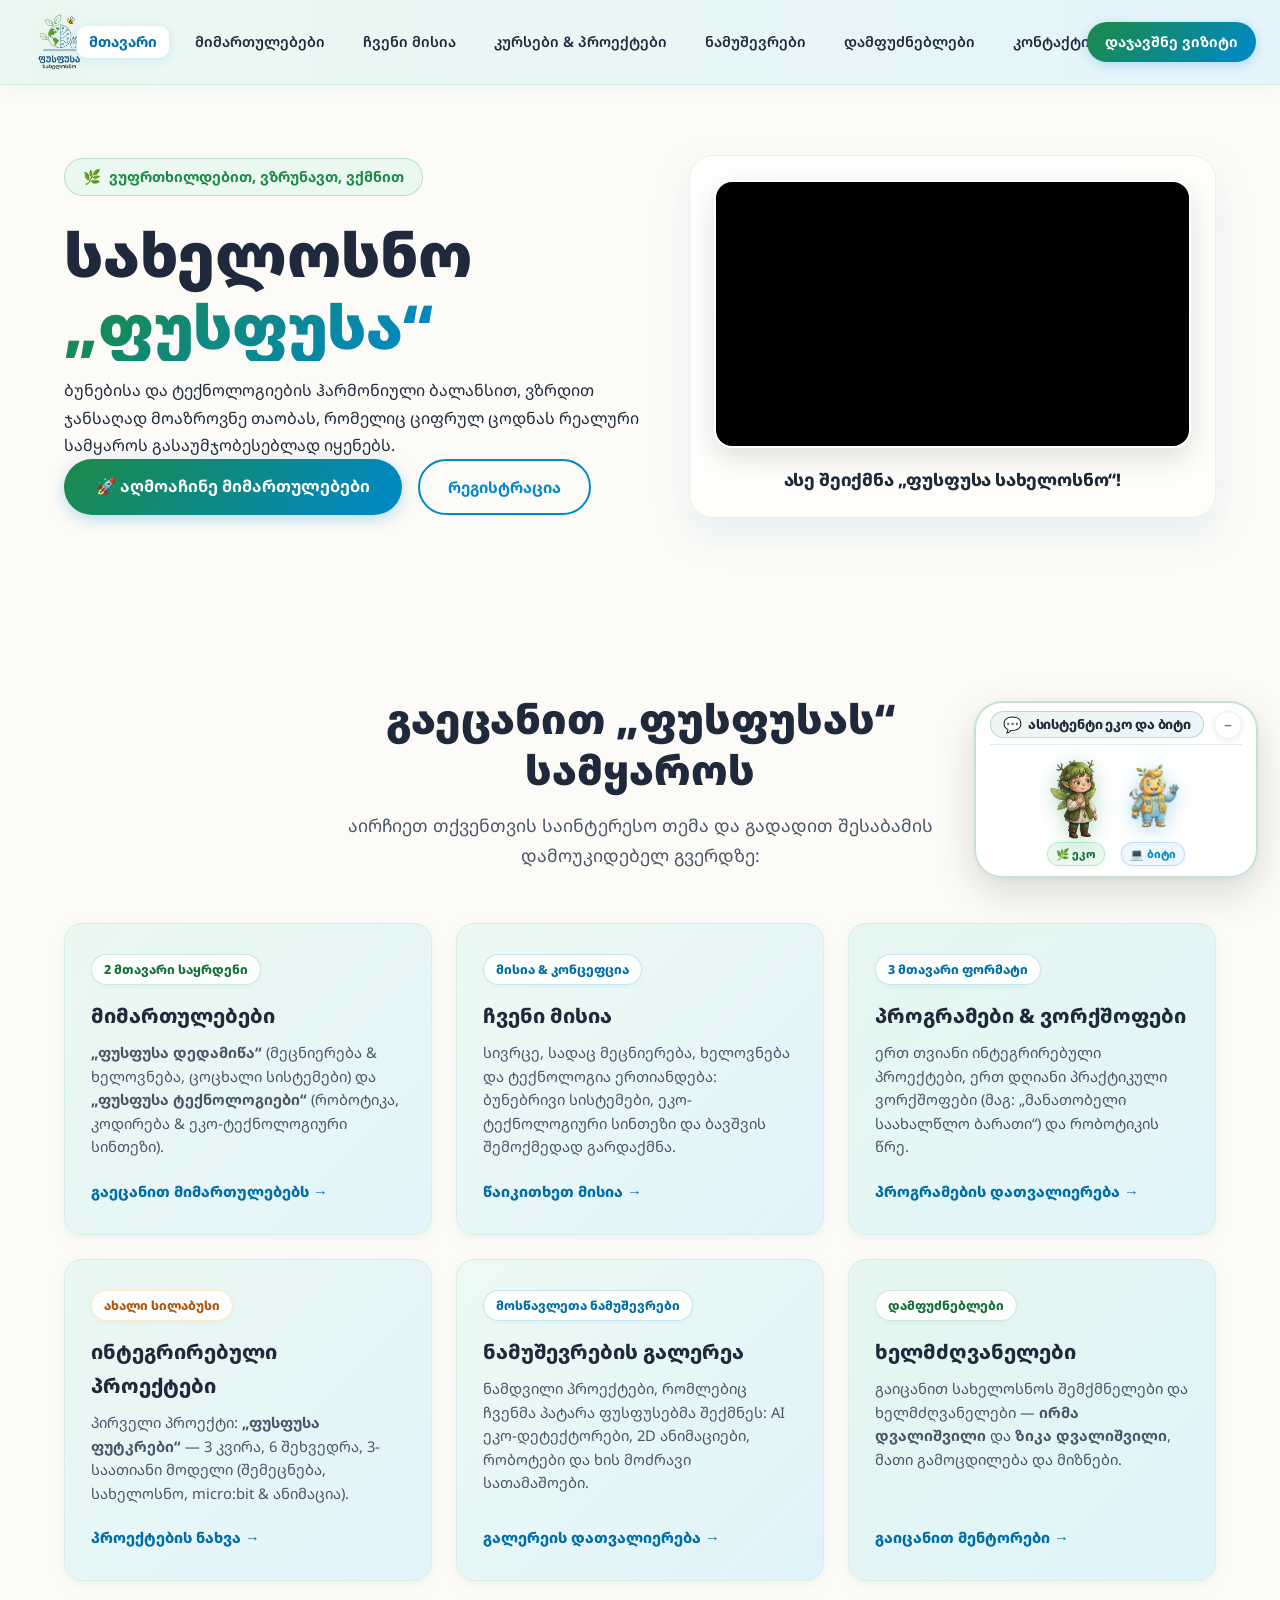
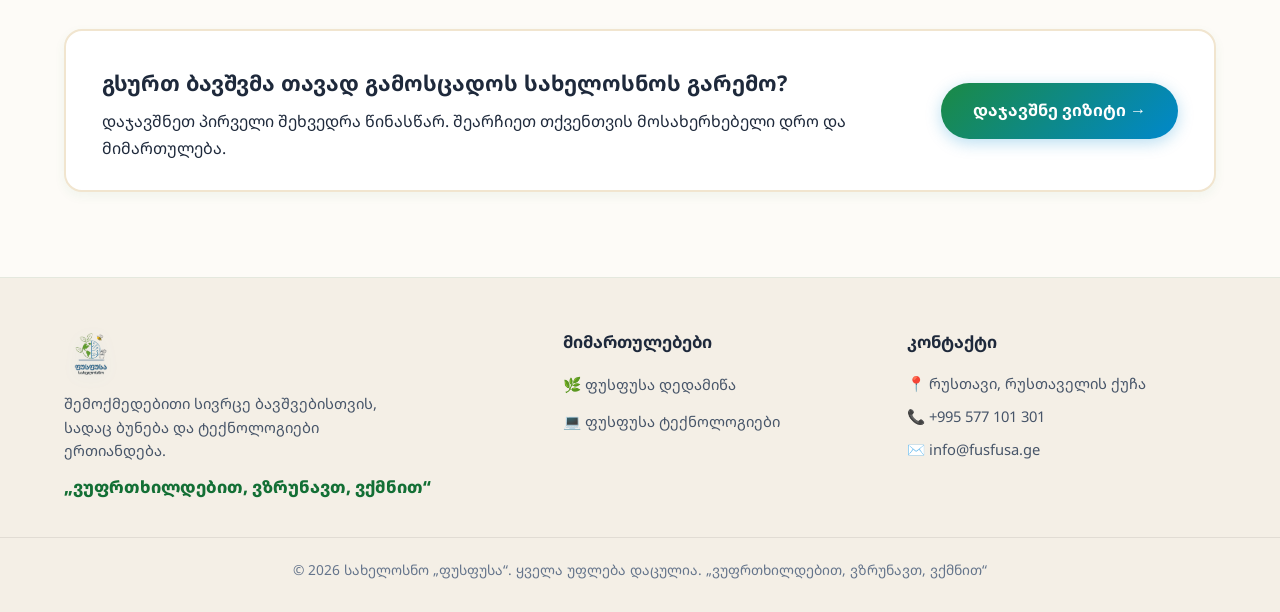
==== index.html @ 06346dd5 "Add files via upload" ====
<!DOCTYPE html>
<html lang="ka">
<head>
  <meta charset="UTF-8">
  <meta name="viewport" content="width=device-width, initial-scale=1.0">
  <title>ფუსფუსა სახელოსნო | ბუნებისა და ტექნოლოგიების ჰარმონია</title>
  <meta name="description" content="სახელოსნო ფუსფუსა: ბუნებისა და ეთიკური ტექნოლოგიების შემოქმედებითი სივრცე ბავშვებისთვის. გუშინ მოთამაშე — დღეს შემოქმედი.">
  
  <link rel="stylesheet" href="styles.css">
  <link rel="icon" type="image/png" href="logo.png">
</head>
<body>

  <!-- =========================================================================
       HEADER & NAVIGATION
       ========================================================================= -->
  <header class="site-header" id="header">
    <div class="container header-inner">
      <a href="index.html" class="brand-link">
        <img src="logo.png" alt="ფუსფუსა სახელოსნო" class="site-logo-img">
      </a>

      <nav class="main-nav" id="nav-menu" aria-label="მთავარი ნავიგაცია">
        <ul>
          <li><a href="index.html" class="active">მთავარი</a></li>
          <li><a href="pillars.html">მიმართულებები</a></li>
          <li><a href="mission.html">ჩვენი მისია</a></li>
          <li><a href="courses.html">კურსები & პროექტები</a></li>
          <li><a href="showcase.html">ნამუშევრები</a></li>
          <li><a href="mentors.html">დამფუძნებლები</a></li>
          <li><a href="contact.html">კონტაქტი</a></li>
        </ul>
      </nav>

      <div class="header-actions">
        <a href="contact.html" class="nav-cta">დაჯავშნე ვიზიტი</a>
        <button class="nav-toggle-btn" id="nav-toggle" aria-label="მენიუს გადართვა" aria-expanded="false">☰</button>
      </div>
    </div>
  </header>

  <main>
    <!-- =========================================================================
         HERO SECTION
         ========================================================================= -->
    <section class="hero-section" id="hero">
      <div class="container hero-grid">
        <div class="hero-content">
          <div class="hero-badge">
            <span class="badge-icon">🌿</span>
            <span>ვუფრთხილდებით, ვზრუნავთ, ვქმნით</span>
          </div>

          <h1 class="hero-title">
            სახელოსნო <br>
            <span class="highlight-text">„ფუსფუსა“</span>
          </h1>


          <p class="hero-desc">
            ბუნებისა და ტექნოლოგიების ჰარმონიული ბალანსით, ვზრდით ჯანსაღად მოაზროვნე თაობას, რომელიც ციფრულ ცოდნას რეალური სამყაროს გასაუმჯობესებლად იყენებს.
          </p>

          <div class="hero-buttons">
            <a href="pillars.html" class="btn-primary">
              <span>🚀 აღმოაჩინე მიმართულებები</span>
            </a>
            <a href="contact.html" class="btn-outline">
              <span>რეგისტრაცია</span>
            </a>
          </div>
        </div>

        <div class="hero-visual">
          <div class="hero-visual-card">
            <div class="hero-video-wrapper">
              <iframe 
                src="https://www.youtube.com/embed/9FEl3Vr3Wk4?rel=0" 
                title="ასე შეიქმნა „ფუსფუსა სახელოსნო“!" 
                frameborder="0" 
                allow="accelerometer; autoplay; clipboard-write; encrypted-media; gyroscope; picture-in-picture; web-share" 
                referrerpolicy="strict-origin-when-cross-origin" 
                allowfullscreen>
              </iframe>
            </div>

            <h3 class="hero-card-title">ასე შეიქმნა „ფუსფუსა სახელოსნო“!</h3>
          </div>
        </div>
      </div>
    </section>

    <!-- =========================================================================
         EXPLORATION PORTAL (თემატური გვერდების არჩევანი)
         ========================================================================= -->
    <section class="section-padding bg-tint-sun" id="explore">
      <div class="container">
        <div class="section-head">
          <h2 class="section-title">გაეცანით „ფუსფუსას“ სამყაროს</h2>
          <p class="section-desc">
            აირჩიეთ თქვენთვის საინტერესო თემა და გადადით შესაბამის დამოუკიდებელ გვერდზე:
          </p>
        </div>

        <div class="portal-grid">
          
          <!-- Card 1: Pillars -->
          <a href="pillars.html" class="portal-card">
            <div>
              <span class="portal-card-tag tag-earth">2 მთავარი საყრდენი</span>
              <h3>მიმართულებები</h3>
              <p>
                <strong>„ფუსფუსა დედამიწა“</strong> (მეცნიერება & ხელოვნება, ცოცხალი სისტემები) და <strong>„ფუსფუსა ტექნოლოგიები“</strong> (რობოტიკა, კოდირება & ეკო-ტექნოლოგიური სინთეზი).
              </p>
            </div>
            <span class="portal-card-link">გაეცანით მიმართულებებს →</span>
          </a>

          <!-- Card 2: Mission -->
          <a href="mission.html" class="portal-card">
            <div>
              <span class="portal-card-tag tag-orange">მისია & კონცეფცია</span>
              <h3>ჩვენი მისია</h3>
              <p>
                სივრცე, სადაც მეცნიერება, ხელოვნება და ტექნოლოგია ერთიანდება: ბუნებრივი სისტემები, ეკო-ტექნოლოგიური სინთეზი და ბავშვის შემოქმედად გარდაქმნა.
              </p>
            </div>
            <span class="portal-card-link">წაიკითხეთ მისია →</span>
          </a>

          <!-- Card 3: Programs & Workshops -->
          <a href="courses.html" class="portal-card">
            <div>
              <span class="portal-card-tag tag-tech">3 მთავარი ფორმატი</span>
              <h3>პროგრამები & ვორქშოფები</h3>
              <p>
                ერთ თვიანი ინტეგრირებული პროექტები, ერთ დღიანი პრაქტიკული ვორქშოფები (მაგ: „მანათობელი საახალწლო ბარათი“) და რობოტიკის წრე.
              </p>
            </div>
            <span class="portal-card-link">პროგრამების დათვალიერება →</span>
          </a>

          <!-- Card 4: Projects -->
          <a href="projects.html" class="portal-card">
            <div>
              <span class="portal-card-tag tag-sun">ახალი სილაბუსი</span>
              <h3>ინტეგრირებული პროექტები</h3>
              <p>
                პირველი პროექტი: <strong>„ფუსფუსა ფუტკრები“</strong> — 3 კვირა, 6 შეხვედრა, 3-საათიანი მოდელი (შემეცნება, სახელოსნო, micro:bit & ანიმაცია).
              </p>
            </div>
            <span class="portal-card-link">პროექტების ნახვა →</span>
          </a>

          <!-- Card 5: Showcase -->
          <a href="showcase.html" class="portal-card">
            <div>
              <span class="portal-card-tag tag-orange">მოსწავლეთა ნამუშევრები</span>
              <h3>ნამუშევრების გალერეა</h3>
              <p>
                ნამდვილი პროექტები, რომლებიც ჩვენმა პატარა ფუსფუსებმა შექმნეს: AI ეკო-დეტექტორები, 2D ანიმაციები, რობოტები და ხის მოძრავი სათამაშოები.
              </p>
            </div>
            <span class="portal-card-link">გალერეის დათვალიერება →</span>
          </a>

          <!-- Card 6: Mentors -->
          <a href="mentors.html" class="portal-card">
            <div>
              <span class="portal-card-tag tag-earth">დამფუძნებლები</span>
              <h3>ხელმძღვანელები</h3>
              <p>
                გაიცანით სახელოსნოს შემქმნელები და ხელმძღვანელები — <strong>ირმა დვალიშვილი</strong> და <strong>ზიკა დვალიშვილი</strong>, მათი გამოცდილება და მიზნები.
              </p>
            </div>
            <span class="portal-card-link">გაიცანით მენტორები →</span>
          </a>

        </div>

        <!-- Big Invitation Banner -->
        <div class="synergy-box" style="margin-top: 48px; background: #FFFFFF; border: 2px solid #F1E5CF;">
          <div class="synergy-text">
            <h3 style="font-size: 1.35rem; color: var(--text-dark); margin: 6px 0;">გსურთ ბავშვმა თავად გამოსცადოს სახელოსნოს გარემო?</h3>
            <p>
              დაჯავშნეთ პირველი შეხვედრა წინასწარ. შეარჩიეთ თქვენთვის მოსახერხებელი დრო და მიმართულება.
            </p>
          </div>
          <a href="contact.html" class="btn-primary" style="white-space: nowrap;">დაჯავშნე ვიზიტი →</a>
        </div>

      </div>
    </section>
  </main>
  <!-- =========================================================================
       FOOTER
       ========================================================================= -->
  <footer class="site-footer">
    <div class="container footer-inner">
      <div class="footer-brand">
        <img src="logo.png" alt="ფუსფუსა სახელოსნო" class="site-logo-img footer-logo-img">
        <p class="footer-desc">
          შემოქმედებითი სივრცე ბავშვებისთვის, სადაც ბუნება და ტექნოლოგიები ერთიანდება.
        </p>
        <p class="footer-slogan">„ვუფრთხილდებით, ვზრუნავთ, ვქმნით“</p>
      </div>

      <div class="footer-links-col">
        <h5>მიმართულებები</h5>
        <ul>
          <li><a href="pillars.html#earth-pillar">🌿 ფუსფუსა დედამიწა</a></li>
          <li><a href="pillars.html#tech-pillar">💻 ფუსფუსა ტექნოლოგიები</a></li>
        </ul>
      </div>

      <div class="footer-links-col">
        <h5>კონტაქტი</h5>
        <p>📍 რუსთავი, რუსთაველის ქუჩა</p>
        <p>📞 <a href="tel:+995577101301">+995 577 101 301</a></p>
        <p>✉️ <a href="mailto:info@fusfusa.ge">info@fusfusa.ge</a></p>
      </div>
    </div>

    <div class="footer-bottom">
      <p>© 2026 სახელოსნო „ფუსფუსა“. ყველა უფლება დაცულია. „ვუფრთხილდებით, ვზრუნავთ, ვქმნით“</p>
    </div>
  </footer>

  <script src="app.js"></script>
</body>
</html>
---- styles.css ----
/* ==========================================================================
   styles.css - სახელოსნო ფუსფუსა (Workshop Fussusa)
   Warm, Bright & Child-Friendly Visual Design System
   ========================================================================== */

@import url('https://fonts.googleapis.com/css2?family=Noto+Sans+Georgian:wght@400;500;600;700;800;900&display=swap');

:root {
  /* Warm & Friendly Light Palette with Logo Brand Colors */
  --bg-page: #FDFBF7;
  --bg-surface: #FFFFFF;
  --bg-surface-alt: #F7F5EF;
  --bg-tint-green: #EBF8F0;
  --bg-tint-blue: #EEF7FD;
  --bg-tint-yellow: #FFF9E6;
  --bg-tint-orange: #EEF7FD;

  /* The 2 Main Structural Colors (Directly from Logo) */
  --color-green: #1B8A44;         /* Logo Green (დედამიწა / ბუნება) */
  --color-green-dark: #136F35;
  --color-green-tint: #EBF8F0;

  --color-blue: #0088CC;          /* Logo Sky Blue (ტექნოლოგიები / ცისფერი) */
  --color-blue-dark: #006EA6;
  --color-blue-tint: #EEF7FD;

  /* Primary Brand Duo Gradient (Green to Sky Blue) */
  --brand-gradient: linear-gradient(135deg, #1B8A44 0%, #0088CC 100%);
  --brand-gradient-hover: linear-gradient(135deg, #136F35 0%, #006EA6 100%);

  /* Secondary / Supporting Accents */
  --color-sun: #FFB703;
  --color-sun-dark: #E09E00;
  --color-orange: #0088CC;        /* Mapped to Logo Sky Blue */
  --color-orange-dark: #006EA6;

  --text-dark: #1E293B;
  --text-body: #475569;
  --text-muted: #64748B;
  --text-light: #94A3B8;

  --border-light: #E4E8DE;
  --border-card: #ECEFE8;

  --shadow-sm: 0 4px 12px rgba(27, 138, 68, 0.06);
  --shadow-md: 0 10px 25px rgba(0, 136, 204, 0.08);
  --shadow-hover: 0 16px 35px rgba(0, 136, 204, 0.14);

  --radius-sm: 10px;
  --radius-md: 18px;
  --radius-lg: 24px;
  --radius-full: 9999px;

  --font-main: 'Noto Sans Georgian', -apple-system, BlinkMacSystemFont, 'Segoe UI', sans-serif;
  --max-w: 1200px;
}

/* Base Reset */
*, *::before, *::after {
  box-sizing: border-box;
  margin: 0;
  padding: 0;
}

html {
  scroll-behavior: smooth;
  font-family: var(--font-main);
  background-color: var(--bg-page);
  color: var(--text-dark);
  line-height: 1.7;
}

body {
  min-height: 100vh;
  overflow-x: hidden;
  position: relative;
}

/* Subtle Floating Keyframe Animation for Decorative Icons */
@keyframes gentleFloat {
  0%, 100% {
    transform: translateY(0px) rotate(0deg);
  }
  50% {
    transform: translateY(-8px) rotate(2deg);
  }
}

@keyframes gentlePulse {
  0%, 100% {
    transform: scale(1);
  }
  50% {
    transform: scale(1.04);
  }
}

.float-badge {
  animation: gentleFloat 4s ease-in-out infinite;
}

.float-badge-reverse {
  animation: gentleFloat 4.5s ease-in-out infinite reverse;
}

/* Container */
.container {
  max-width: var(--max-w);
  margin: 0 auto;
  padding: 0 24px;
}

/* Header & Navigation */
.site-header {
  position: sticky;
  top: 0;
  width: 100%;
  background: linear-gradient(90deg, rgba(235, 248, 241, 0.97) 0%, rgba(228, 244, 252, 0.97) 100%);
  backdrop-filter: blur(16px);
  -webkit-backdrop-filter: blur(16px);
  border-bottom: 1.5px solid #D2EFE2;
  box-shadow: 0 4px 20px rgba(0, 136, 204, 0.05);
  z-index: 100;
  transition: all 0.25s ease;
}

.site-header .container {
  max-width: 1440px;
  padding: 0 24px;
}

.header-inner {
  display: flex;
  align-items: center;
  justify-content: space-between;
  height: 84px;
  gap: 16px;
}

.brand-link {
  display: flex;
  align-items: center;
  gap: 12px;
  text-decoration: none;
  flex-shrink: 0;
  transition: opacity 0.2s ease;
}

.brand-link:hover {
  opacity: 0.92;
}

.site-logo-img {
  height: 68px;
  width: auto;
  max-width: 220px;
  object-fit: contain;
  display: block;
  filter: drop-shadow(0 2px 8px rgba(0, 136, 204, 0.1));
  transition: transform 0.2s ease;
}

.brand-link:hover .site-logo-img {
  transform: scale(1.03);
}

.brand-icon {
  width: 44px;
  height: 44px;
  border-radius: var(--radius-sm);
  background: var(--brand-gradient);
  display: flex;
  align-items: center;
  justify-content: center;
  box-shadow: 0 4px 12px rgba(0, 136, 204, 0.25);
}

.brand-text {
  font-size: 1.35rem;
  font-weight: 800;
  color: var(--text-dark);
  letter-spacing: -0.01em;
}

.brand-text span {
  color: var(--color-orange);
}

.main-nav {
  display: flex;
  align-items: center;
  flex: 1;
  justify-content: center;
  min-width: 0;
}

.main-nav ul {
  display: flex;
  align-items: center;
  gap: clamp(6px, 1.1vw, 16px);
  list-style: none;
  padding: 0;
  margin: 0;
  flex-wrap: nowrap;
}

.main-nav li {
  white-space: nowrap;
}

.main-nav a {
  text-decoration: none;
  color: var(--text-dark);
  font-size: 0.90rem;
  font-weight: 600;
  white-space: nowrap;
  padding: 7px 12px;
  border-radius: var(--radius-sm);
  transition: all 0.2s ease;
  display: inline-block;
  line-height: 1.2;
}

.main-nav a:hover {
  color: var(--color-green-dark);
  background: rgba(255, 255, 255, 0.7);
  box-shadow: 0 2px 6px rgba(0, 0, 0, 0.04);
}

.main-nav a.active {
  color: var(--color-blue-dark);
  background: #FFFFFF;
  font-weight: 700;
  box-shadow: 0 2px 10px rgba(0, 136, 204, 0.14);
  position: relative;
}

.main-nav a.active::after {
  display: none;
}

/* Page Banner for Dedicated Pages */
.page-header-banner {
  padding: 36px 0 20px 0;
  background: linear-gradient(180deg, #FFF9ED 0%, transparent 100%);
  border-bottom: 1px solid var(--border-light);
  margin-bottom: 32px;
}

.breadcrumb-nav {
  display: flex;
  align-items: center;
  gap: 8px;
  font-size: 0.9rem;
  color: var(--text-muted);
  margin-bottom: 10px;
}

.breadcrumb-nav a {
  color: var(--color-orange);
  text-decoration: none;
  font-weight: 700;
}

.breadcrumb-nav a:hover {
  text-decoration: underline;
}

.breadcrumb-nav .sep {
  color: var(--text-light);
}

.breadcrumb-nav .current {
  color: var(--text-dark);
  font-weight: 700;
}

/* Home Portal Navigation Grid */
.portal-grid {
  display: grid;
  grid-template-columns: repeat(3, 1fr);
  gap: 24px;
  margin-top: 36px;
}

.portal-card {
  background: linear-gradient(135deg, #EEF9F3 0%, #E3F3FB 100%);
  border: 1.5px solid #D4EFE4;
  border-radius: var(--radius-md);
  padding: 30px 26px;
  box-shadow: 0 4px 18px rgba(0, 136, 204, 0.04), 0 2px 6px rgba(27, 138, 68, 0.04);
  display: flex;
  flex-direction: column;
  justify-content: space-between;
  transition: all 0.28s cubic-bezier(0.16, 1, 0.3, 1);
  text-decoration: none;
  color: inherit;
  position: relative;
  overflow: hidden;
}

/* Subtle pastel green-to-cyan gradations across cards */
.portal-card:nth-child(1) {
  background: linear-gradient(135deg, #EBF8F1 0%, #E4F4FB 100%);
}
.portal-card:nth-child(2) {
  background: linear-gradient(135deg, #EDFAF3 0%, #E2F2FC 100%);
}
.portal-card:nth-child(3) {
  background: linear-gradient(135deg, #E7F7F0 0%, #E1F4FB 100%);
}
.portal-card:nth-child(4) {
  background: linear-gradient(135deg, #EAF8F2 0%, #E3F3FC 100%);
}
.portal-card:nth-child(5) {
  background: linear-gradient(135deg, #EDFAF4 0%, #E0F2FA 100%);
}
.portal-card:nth-child(6) {
  background: linear-gradient(135deg, #E6F7F0 0%, #DFF3FB 100%);
}

.portal-card:hover {
  transform: translateY(-5px);
  border-color: #9DE0C2;
  box-shadow: 0 12px 28px rgba(0, 136, 204, 0.12), 0 4px 12px rgba(27, 138, 68, 0.08);
}

.portal-card-tag {
  display: inline-block;
  font-size: 0.78rem;
  font-weight: 800;
  padding: 4px 12px;
  border-radius: var(--radius-full);
  margin-bottom: 14px;
  align-self: flex-start;
  background: rgba(255, 255, 255, 0.9);
  box-shadow: 0 2px 6px rgba(0, 0, 0, 0.03);
}

.tag-earth {
  color: var(--color-green-dark);
  border: 1px solid rgba(27, 138, 68, 0.2);
}

.tag-tech {
  color: var(--color-blue-dark);
  border: 1px solid rgba(0, 136, 204, 0.22);
}

.tag-sun {
  color: #B45309;
  border: 1px solid rgba(245, 158, 11, 0.25);
}

.tag-orange {
  color: var(--color-blue-dark);
  border: 1px solid rgba(0, 136, 204, 0.22);
}

.portal-card h3 {
  font-size: 1.25rem;
  font-weight: 800;
  color: var(--text-dark);
  margin-bottom: 8px;
}

.portal-card p {
  font-size: 0.92rem;
  color: var(--text-body);
  line-height: 1.6;
  margin-bottom: 20px;
  flex-grow: 1;
}

.portal-card-link {
  font-size: 0.92rem;
  font-weight: 800;
  color: var(--color-blue-dark);
  display: inline-flex;
  align-items: center;
  gap: 6px;
  transition: transform 0.2s ease, color 0.2s ease;
}

.portal-card:hover .portal-card-link {
  transform: translateX(5px);
  color: var(--color-green-dark);
}

/* Page Navigation Footer (Next / Related pages) */
.page-nav-footer {
  margin-top: 48px;
  padding-top: 32px;
  border-top: 1px solid var(--border-light);
  display: flex;
  justify-content: space-between;
  align-items: center;
  flex-wrap: wrap;
  gap: 16px;
}

.page-nav-link {
  display: inline-flex;
  align-items: center;
  gap: 8px;
  padding: 10px 20px;
  background: var(--bg-surface);
  border: 1px solid var(--border-light);
  border-radius: var(--radius-full);
  color: var(--text-dark);
  text-decoration: none;
  font-weight: 700;
  font-size: 0.9rem;
  transition: all 0.2s ease;
}

.page-nav-link:hover {
  background: var(--bg-surface-alt);
  border-color: var(--color-blue);
  color: var(--color-blue);
}

.header-actions {
  display: flex;
  align-items: center;
  gap: 12px;
  flex-shrink: 0;
}

.nav-cta {
  background: var(--brand-gradient);
  color: #FFFFFF !important;
  padding: 8px 18px;
  height: 40px;
  border-radius: var(--radius-full);
  text-decoration: none;
  font-weight: 700;
  font-size: 0.88rem;
  white-space: nowrap;
  display: inline-flex;
  align-items: center;
  justify-content: center;
  box-shadow: 0 3px 12px rgba(0, 136, 204, 0.25);
  transition: all 0.2s ease;
  line-height: 1;
}

.nav-cta:hover {
  background: var(--brand-gradient-hover);
  transform: translateY(-1px);
  box-shadow: 0 6px 16px rgba(0, 136, 204, 0.35);
}

.nav-toggle-btn {
  display: none;
  background: rgba(0, 136, 204, 0.08);
  border: 1px solid var(--border-light);
  width: 40px;
  height: 40px;
  border-radius: var(--radius-sm);
  font-size: 1.3rem;
  color: var(--text-dark);
  cursor: pointer;
  align-items: center;
  justify-content: center;
  transition: all 0.2s ease;
  line-height: 1;
}

.nav-toggle-btn:hover {
  background: rgba(0, 136, 204, 0.16);
}

/* Hero Section */
.hero-section {
  padding: 70px 0 90px;
  position: relative;
}

.hero-grid {
  display: grid;
  grid-template-columns: 1.05fr 0.95fr;
  gap: 42px;
  align-items: center;
}

.hero-badge,
.hero-tag {
  display: inline-flex;
  align-items: center;
  gap: 8px;
  background: var(--bg-tint-green);
  border: 1px solid rgba(27, 138, 68, 0.25);
  padding: 6px 18px;
  border-radius: var(--radius-full);
  font-size: 0.9rem;
  font-weight: 700;
  color: var(--color-green);
  margin-bottom: 22px;
}

.hero-title {
  font-size: clamp(2.5rem, 5vw, 3.8rem);
  font-weight: 900;
  line-height: 1.18;
  color: var(--text-dark);
  margin-bottom: 16px;
}

.highlight-text,
.hero-title .highlight {
  background: var(--brand-gradient);
  -webkit-background-clip: text;
  -webkit-text-fill-color: transparent;
  display: inline-block;
  position: relative;
}

.hero-official-slogan {
  display: inline-block;
  font-size: clamp(1.15rem, 2.2vw, 1.45rem);
  font-weight: 800;
  color: var(--color-blue);
  margin-bottom: 22px;
  line-height: 1.35;
  background: var(--bg-tint-blue);
  padding: 8px 22px;
  border-radius: var(--radius-full);
  border: 1px solid rgba(0, 136, 204, 0.2);
}

.hero-description {
  font-size: 1.12rem;
  color: var(--text-body);
  margin-bottom: 36px;
  line-height: 1.75;
}

.hero-buttons {
  display: flex;
  flex-wrap: wrap;
  gap: 16px;
}

.btn-primary {
  background: var(--brand-gradient);
  color: #FFFFFF;
  padding: 14px 32px;
  border-radius: var(--radius-full);
  font-weight: 700;
  font-size: 1.02rem;
  text-decoration: none;
  display: inline-flex;
  align-items: center;
  gap: 10px;
  border: none;
  cursor: pointer;
  box-shadow: 0 4px 16px rgba(0, 136, 204, 0.28);
  transition: all 0.25s ease;
}

.btn-primary:hover {
  background: var(--brand-gradient-hover);
  transform: translateY(-2px);
  box-shadow: 0 8px 24px rgba(0, 136, 204, 0.38);
}

.btn-outline {
  display: inline-flex;
  align-items: center;
  gap: 8px;
  padding: 13px 28px;
  border: 2px solid var(--color-blue);
  border-radius: var(--radius-full);
  color: var(--color-blue);
  background: transparent;
  font-weight: 700;
  font-size: 0.96rem;
  text-decoration: none;
  transition: all 0.2s ease;
}

.btn-outline:hover {
  background: var(--bg-tint-blue);
  color: var(--color-blue-dark);
  border-color: var(--color-blue-dark);
}

.btn-secondary {
  background: var(--bg-surface);
  color: var(--text-dark);
  border: 1px solid var(--border-light);
  padding: 14px 30px;
  border-radius: var(--radius-full);
  font-weight: 700;
  font-size: 1.02rem;
  text-decoration: none;
  display: inline-flex;
  align-items: center;
  gap: 10px;
  box-shadow: var(--shadow-sm);
  transition: all 0.25s ease;
}

.btn-secondary:hover {
  border-color: var(--color-sun);
  background: var(--bg-tint-yellow);
  transform: translateY(-2px);
}

/* Hero Visual Showcase */
.hero-visual-card {
  position: relative;
  background: linear-gradient(145deg, #FFFFFF 0%, #FFFDF8 100%);
  border: 1px solid var(--border-card);
  border-radius: var(--radius-lg);
  padding: 24px;
  box-shadow: 0 16px 40px rgba(0, 136, 204, 0.1);
  display: flex;
  flex-direction: column;
  align-items: center;
  text-align: center;
  width: 100%;
}

.hero-video-wrapper {
  position: relative;
  width: 100%;
  aspect-ratio: 16 / 9;
  border-radius: var(--radius-md);
  overflow: hidden;
  box-shadow: 0 10px 28px rgba(0, 0, 0, 0.12);
  border: 2px solid #FFFFFF;
  background: #000000;
  margin-bottom: 14px;
}

.hero-video-wrapper iframe {
  position: absolute;
  top: 0;
  left: 0;
  width: 100%;
  height: 100%;
  border: 0;
}

.hero-card-title {
  font-size: 1.08rem;
  font-weight: 800;
  color: var(--text-dark);
  margin-top: 6px;
  line-height: 1.4;
  letter-spacing: -0.01em;
}

.hero-floating-badge {
  position: absolute;
  background: #FFFFFF;
  border: 1px solid var(--border-light);
  padding: 7px 16px;
  border-radius: var(--radius-full);
  box-shadow: 0 8px 20px rgba(0, 0, 0, 0.08);
  display: inline-flex;
  align-items: center;
  font-size: 0.85rem;
  font-weight: 700;
  z-index: 5;
  transition: transform 0.2s ease, box-shadow 0.2s ease;
}

.hero-floating-badge.badge-top {
  top: -14px;
  left: 18px;
  color: var(--color-green-dark);
}

.hero-floating-badge.badge-bottom {
  bottom: -14px;
  right: 18px;
  color: var(--color-blue);
}

.hero-floating-badge:hover {
  transform: translateY(-2px);
  box-shadow: 0 10px 24px rgba(0, 0, 0, 0.12);
}

.hero-main-illustration {
  width: 100%;
  max-width: 320px;
  height: auto;
  margin-bottom: 24px;
}

.hero-logo-frame {
  width: 100%;
  max-width: 330px;
  display: flex;
  justify-content: center;
  align-items: center;
  background: #FFFFFF;
  border-radius: var(--radius-md);
  padding: 18px 22px;
  box-shadow: var(--shadow-sm);
  border: 1px solid var(--border-card);
  margin-bottom: 16px;
}

.hero-logo-img {
  width: 100%;
  height: auto;
  max-height: 220px;
  object-fit: contain;
  display: block;
}

.hero-logo-caption {
  font-size: 0.96rem;
  font-weight: 700;
  color: var(--text-dark);
}

.hero-floater-1 {
  position: absolute;
  top: -16px;
  left: -16px;
  background: #FFFFFF;
  border: 1px solid var(--border-light);
  padding: 10px 18px;
  border-radius: var(--radius-full);
  box-shadow: var(--shadow-md);
  display: flex;
  align-items: center;
  gap: 8px;
  font-size: 0.88rem;
  font-weight: 700;
  color: var(--color-green-dark);
}

.hero-floater-2 {
  position: absolute;
  bottom: -16px;
  right: -16px;
  background: #FFFFFF;
  border: 1px solid var(--border-light);
  padding: 10px 18px;
  border-radius: var(--radius-full);
  box-shadow: var(--shadow-md);
  display: flex;
  align-items: center;
  gap: 8px;
  font-size: 0.88rem;
  font-weight: 700;
  color: var(--color-blue);
}

/* Section Headings */
.section-padding {
  padding: 85px 0;
}

.section-head {
  text-align: center;
  max-width: 720px;
  margin: 0 auto 52px;
}

.section-badge {
  display: inline-block;
  font-size: 0.88rem;
  font-weight: 800;
  color: var(--color-blue);
  background: var(--bg-tint-blue);
  padding: 5px 16px;
  border-radius: var(--radius-full);
  margin-bottom: 12px;
  border: 1px solid rgba(0, 136, 204, 0.2);
}

.section-title {
  font-size: clamp(2rem, 3.2vw, 2.7rem);
  font-weight: 900;
  color: var(--text-dark);
  margin-bottom: 16px;
  line-height: 1.25;
}

.section-desc {
  font-size: 1.1rem;
  color: var(--text-body);
  line-height: 1.7;
}

/* The Two Pillars */
.pillars-grid {
  display: grid;
  grid-template-columns: 1fr 1fr;
  gap: 32px;
  margin-bottom: 36px;
}

.pillar-card {
  background: var(--bg-surface);
  border: 1px solid var(--border-card);
  border-radius: var(--radius-lg);
  padding: 44px 38px;
  box-shadow: var(--shadow-sm);
  display: flex;
  flex-direction: column;
  transition: transform 0.25s ease, box-shadow 0.25s ease, border-color 0.25s ease;
}

.pillar-card:hover {
  transform: translateY(-5px);
  box-shadow: var(--shadow-hover);
}

.pillar-card.tech {
  border-top: 5px solid var(--color-blue);
}

.pillar-card.earth {
  border-top: 5px solid var(--color-green);
}

.pillar-icon-box {
  width: 90px;
  height: 90px;
  border-radius: var(--radius-md);
  display: flex;
  align-items: center;
  justify-content: center;
  font-size: 2.2rem;
  margin-bottom: 24px;
}

.pillar-card.tech .pillar-icon-box,
.pillar-card.tech-card .pillar-icon-box {
  background: var(--bg-tint-blue);
  color: var(--color-blue);
  border: 1px solid rgba(0, 136, 204, 0.2);
}

.pillar-card.earth .pillar-icon-box,
.pillar-card.earth-card .pillar-icon-box {
  background: var(--bg-tint-green);
  color: var(--color-green);
  border: 1px solid rgba(27, 138, 68, 0.2);
}

.pillar-icon-box img {
  width: 100%;
  height: 100%;
  object-fit: contain;
}

.pillar-title {
  font-size: 1.65rem;
  font-weight: 800;
  margin-bottom: 8px;
  color: var(--text-dark);
}

.pillar-leader-badge {
  display: inline-flex;
  align-items: center;
  gap: 6px;
  background: var(--bg-tint-blue);
  color: var(--color-blue);
  font-size: 0.88rem;
  font-weight: 800;
  padding: 5px 14px;
  border-radius: var(--radius-full);
  margin-bottom: 12px;
  border: 1px solid rgba(9, 116, 186, 0.2);
  align-self: flex-start;
}

.pillar-leader-badge.earth {
  background: var(--bg-tint-green);
  color: var(--color-green-dark);
  border-color: rgba(26, 107, 57, 0.2);
}

.pillar-motto-badge {
  display: inline-block;
  font-size: 0.95rem;
  font-weight: 800;
  color: var(--color-blue);
  background: var(--bg-tint-blue);
  border: 1px solid rgba(58, 134, 255, 0.25);
  padding: 4px 14px;
  border-radius: var(--radius-full);
  margin-bottom: 12px;
  align-self: flex-start;
}

.pillar-subtitle {
  font-size: 0.98rem;
  font-weight: 700;
  margin-bottom: 18px;
}

.pillar-card.tech .pillar-subtitle { color: var(--color-blue); }
.pillar-card.earth .pillar-subtitle { color: var(--color-green-dark); }

.pillar-desc {
  font-size: 1.02rem;
  color: var(--text-body);
  line-height: 1.7;
  margin-bottom: 20px;
}

.pillar-features-list {
  list-style: none;
  display: flex;
  flex-direction: column;
  gap: 10px;
  margin-bottom: 24px;
}

.pillar-feature-item {
  display: flex;
  align-items: flex-start;
  gap: 12px;
  background: #FAF8F5;
  padding: 10px 14px;
  border-radius: var(--radius-sm);
  border: 1px solid var(--border-light);
}

.pillar-card.tech .pillar-feature-item {
  background: var(--bg-tint-blue);
  border-color: rgba(58, 134, 255, 0.15);
}

.pillar-card.earth .pillar-feature-item {
  background: var(--bg-tint-green);
  border-color: rgba(32, 191, 85, 0.15);
}

.pillar-modules-list {
  display: flex;
  flex-direction: column;
  gap: 10px;
  margin-bottom: 18px;
}

.pillar-sub-item {
  display: flex;
  align-items: flex-start;
  gap: 12px;
  background: #FAF8F5;
  padding: 10px 14px;
  border-radius: var(--radius-sm);
  border: 1px solid var(--border-light);
}

.pillar-card.tech .pillar-sub-item,
.pillar-card.tech-card .pillar-sub-item,
.pillar-card.tech-card .pillar-feature-item {
  background: var(--bg-tint-blue);
  border-color: rgba(58, 134, 255, 0.15);
}

.pillar-card.earth .pillar-sub-item,
.pillar-card.earth-card .pillar-sub-item,
.pillar-card.earth-card .pillar-feature-item {
  background: var(--bg-tint-green);
  border-color: rgba(32, 191, 85, 0.15);
}

.sub-item-icon {
  font-size: 1.25rem;
  flex-shrink: 0;
  line-height: 1.2;
}

.sub-item-text strong {
  display: block;
  font-size: 0.94rem;
  color: var(--text-dark);
  margin-bottom: 2px;
}

.sub-item-text p {
  font-size: 0.86rem;
  color: var(--text-body);
  line-height: 1.4;
  margin: 0;
}

.feature-item-icon {
  font-size: 1.25rem;
  flex-shrink: 0;
  line-height: 1.2;
}

.feature-item-content strong {
  display: block;
  font-size: 0.94rem;
  color: var(--text-dark);
  margin-bottom: 2px;
}

.feature-item-content span {
  display: block;
  font-size: 0.86rem;
  color: var(--text-body);
  line-height: 1.4;
}

.pillar-tags {
  display: flex;
  flex-wrap: wrap;
  gap: 8px;
  margin-top: auto;
}

.pillar-section-heading {
  font-size: 0.98rem;
  font-weight: 800;
  color: var(--color-green-dark);
  margin: 20px 0 10px 0;
  display: flex;
  align-items: center;
  gap: 8px;
  border-bottom: 2px solid rgba(46, 125, 50, 0.15);
  padding-bottom: 5px;
}

.pillar-card.tech .pillar-section-heading {
  color: var(--color-blue);
  border-bottom-color: rgba(58, 134, 255, 0.15);
}

.tag-pill {
  background: var(--bg-surface-alt);
  color: var(--text-dark);
  font-size: 0.85rem;
  font-weight: 600;
  padding: 6px 14px;
  border-radius: var(--radius-full);
}

/* Synergy Fusion Banner */
.synergy-box {
  background: linear-gradient(135deg, rgba(235, 248, 240, 0.85) 0%, rgba(238, 247, 253, 0.85) 100%);
  border: 1px solid rgba(0, 136, 204, 0.2);
  border-left: 6px solid var(--color-green);
  border-radius: var(--radius-md);
  padding: 28px 36px;
  display: flex;
  align-items: center;
  justify-content: space-between;
  gap: 24px;
  box-shadow: var(--shadow-sm);
}

.synergy-content h4 {
  font-size: 1.25rem;
  font-weight: 800;
  color: var(--color-blue);
  margin-bottom: 6px;
}

.synergy-content p {
  color: var(--text-body);
  font-size: 0.98rem;
}

/* Mission & Philosophy */
.philosophy-grid {
  display: grid;
  grid-template-columns: repeat(4, 1fr);
  gap: 24px;
  margin-bottom: 48px;
}

.phil-item {
  background: var(--bg-surface);
  border: 1px solid var(--border-card);
  border-radius: var(--radius-md);
  padding: 30px 24px;
  box-shadow: var(--shadow-sm);
  transition: transform 0.25s ease;
}

.phil-item:hover {
  transform: translateY(-4px);
}

.phil-icon {
  font-size: 2.2rem;
  margin-bottom: 18px;
}

.phil-title {
  font-size: 1.2rem;
  font-weight: 800;
  color: var(--text-dark);
  margin-bottom: 10px;
}

.phil-text {
  font-size: 0.95rem;
  color: var(--text-body);
  line-height: 1.6;
}

/* Contrast Box: Screen Addiction vs Creation */
.contrast-card {
  background: var(--bg-surface);
  border: 1px solid var(--border-card);
  border-radius: var(--radius-lg);
  padding: 36px;
  box-shadow: var(--shadow-sm);
  display: grid;
  grid-template-columns: 1fr auto 1fr;
  align-items: center;
  gap: 32px;
}

.contrast-panel {
  padding: 24px;
  border-radius: var(--radius-md);
}

.contrast-panel.passive {
  background: #FFF5F5;
  border: 1px solid #FFE3E3;
}

.contrast-panel.passive h4 {
  color: #E03131;
  font-size: 1.18rem;
  font-weight: 800;
  margin-bottom: 8px;
}

.contrast-panel.creator {
  background: #F0FDF4;
  border: 1px solid #DCFCE7;
}

.contrast-panel.creator h4 {
  color: #15803D;
  font-size: 1.18rem;
  font-weight: 800;
  margin-bottom: 8px;
}

.contrast-arrow {
  font-size: 1.8rem;
  color: var(--color-sun-dark);
  font-weight: 900;
}

/* Curriculum & Courses Filters */
.courses-filters,
.curriculum-filters {
  display: flex;
  justify-content: center;
  align-items: center;
  flex-wrap: wrap;
  gap: 12px;
  margin: 10px auto 44px auto;
  padding: 10px 16px;
  background: rgba(255, 255, 255, 0.9);
  backdrop-filter: blur(12px);
  -webkit-backdrop-filter: blur(12px);
  border: 1px solid var(--border-light);
  border-radius: var(--radius-full);
  box-shadow: 0 4px 20px rgba(0, 0, 0, 0.05);
  max-width: fit-content;
}

.filter-btn,
.filter-chip {
  display: inline-flex;
  align-items: center;
  justify-content: center;
  gap: 8px;
  background: #FFFFFF;
  border: 1.5px solid var(--border-light);
  color: var(--text-dark);
  padding: 10px 20px;
  border-radius: var(--radius-full);
  font-family: var(--font-main);
  font-size: 0.94rem;
  font-weight: 700;
  cursor: pointer;
  outline: none;
  transition: all 0.24s cubic-bezier(0.16, 1, 0.3, 1);
  box-shadow: 0 2px 6px rgba(0, 0, 0, 0.03);
  user-select: none;
  white-space: nowrap;
}

.filter-btn:hover,
.filter-chip:hover {
  transform: translateY(-2px);
  box-shadow: 0 6px 16px rgba(0, 0, 0, 0.08);
}

.filter-btn[data-filter="all"]:hover {
  border-color: var(--text-dark);
  color: var(--text-dark);
  background: #F8FAFC;
}

.filter-btn[data-filter="month-project"]:hover {
  border-color: var(--color-sun-dark);
  color: var(--color-sun-dark);
  background: var(--bg-tint-yellow);
}

.filter-btn[data-filter="workshop"]:hover {
  border-color: #E63946;
  color: #E63946;
  background: rgba(230, 57, 70, 0.08);
}

.filter-btn[data-filter="robotics-club"]:hover {
  border-color: var(--color-blue);
  color: var(--color-blue-dark);
  background: var(--bg-tint-blue);
}

.filter-btn[data-filter="earth"]:hover {
  border-color: var(--color-green);
  color: var(--color-green-dark);
  background: var(--bg-tint-green);
}

.filter-btn[data-filter="tech"]:hover {
  border-color: #6366F1;
  color: #4F46E5;
  background: rgba(99, 102, 241, 0.08);
}

/* Active Filter States */
.filter-btn.active,
.filter-chip.active {
  color: #FFFFFF !important;
  border-color: transparent !important;
  transform: translateY(-2px);
}

.filter-btn[data-filter="all"].active {
  background: linear-gradient(135deg, #2D3748 0%, #1A202C 100%);
  box-shadow: 0 8px 22px rgba(45, 55, 72, 0.35);
}

.filter-btn[data-filter="month-project"].active {
  background: linear-gradient(135deg, #F39C12 0%, #D68910 100%);
  box-shadow: 0 8px 22px rgba(243, 156, 18, 0.38);
}

.filter-btn[data-filter="workshop"].active {
  background: linear-gradient(135deg, #E63946 0%, #C92A37 100%);
  box-shadow: 0 8px 22px rgba(230, 57, 70, 0.38);
}

.filter-btn[data-filter="robotics-club"].active {
  background: linear-gradient(135deg, #0088CC 0%, #005F8F 100%);
  box-shadow: 0 8px 22px rgba(0, 136, 204, 0.38);
}

.filter-btn[data-filter="earth"].active {
  background: linear-gradient(135deg, #2A9D8F 0%, #1F7A6F 100%);
  box-shadow: 0 8px 22px rgba(42, 157, 143, 0.38);
}

.filter-btn[data-filter="tech"].active {
  background: linear-gradient(135deg, #6366F1 0%, #4338CA 100%);
  box-shadow: 0 8px 22px rgba(99, 102, 241, 0.38);
}

.filter-btn:active,
.filter-chip:active {
  transform: translateY(0);
}

@media (max-width: 768px) {
  .courses-filters,
  .curriculum-filters {
    border-radius: var(--radius-lg);
    padding: 10px;
    gap: 8px;
    max-width: 100%;
  }

  .filter-btn,
  .filter-chip {
    padding: 8px 14px;
    font-size: 0.86rem;
  }
}

.courses-grid {
  display: grid;
  grid-template-columns: repeat(3, 1fr);
  gap: 28px;
}

.course-card {
  background: var(--bg-surface);
  border: 1px solid var(--border-card);
  border-radius: var(--radius-md);
  padding: 30px 26px;
  box-shadow: var(--shadow-sm);
  display: flex;
  flex-direction: column;
  justify-content: space-between;
  transition: transform 0.25s ease, box-shadow 0.25s ease;
}

.course-card:hover {
  transform: translateY(-5px);
  box-shadow: var(--shadow-hover);
}

.course-meta {
  display: flex;
  justify-content: space-between;
  align-items: center;
  margin-bottom: 18px;
}

.badge-age {
  background: var(--bg-tint-yellow);
  color: var(--color-sun-dark);
  font-size: 0.82rem;
  font-weight: 800;
  padding: 4px 12px;
  border-radius: var(--radius-full);
}

.badge-track {
  font-size: 0.82rem;
  font-weight: 700;
  color: var(--text-muted);
}

.course-title {
  font-size: 1.25rem;
  font-weight: 800;
  color: var(--text-dark);
  margin-bottom: 12px;
  line-height: 1.35;
}

.course-summary {
  font-size: 0.95rem;
  color: var(--text-body);
  line-height: 1.65;
  margin-bottom: 24px;
}

.open-details-btn {
  background: none;
  border: 1px solid var(--color-blue);
  color: var(--color-blue);
  padding: 9px 18px;
  border-radius: var(--radius-full);
  font-family: var(--font-main);
  font-size: 0.88rem;
  font-weight: 700;
  cursor: pointer;
  align-self: flex-start;
  transition: all 0.2s ease;
}

.open-details-btn:hover {
  background: var(--color-blue);
  border-color: var(--color-blue);
  color: #FFFFFF;
}

/* =========================================================================
   INTEGRATED PROJECTS (ინტეგრირებული პროექტები)
   ========================================================================= */
.projects-container {
  display: flex;
  flex-direction: column;
  gap: 32px;
}

.project-featured-card {
  background: var(--bg-surface);
  border: 2px solid #F1E5CF;
  border-radius: var(--radius-lg);
  padding: 40px;
  box-shadow: 0 10px 30px rgba(180, 140, 80, 0.08);
  position: relative;
  overflow: hidden;
}

.project-featured-card::before {
  content: "";
  position: absolute;
  top: 0;
  left: 0;
  width: 100%;
  height: 6px;
  background: var(--brand-gradient);
}

.project-card-header {
  display: flex;
  justify-content: space-between;
  align-items: flex-start;
  gap: 24px;
  margin-bottom: 28px;
  flex-wrap: wrap;
}

.project-title-area {
  flex: 1 1 500px;
}

.project-badge-tag {
  display: inline-block;
  background: var(--bg-tint-green);
  color: var(--color-green);
  font-size: 0.82rem;
  font-weight: 800;
  padding: 5px 14px;
  border-radius: var(--radius-full);
  margin-bottom: 12px;
  border: 1px solid rgba(27, 138, 68, 0.25);
}

.project-title {
  font-size: 1.85rem;
  font-weight: 900;
  color: var(--text-dark);
  margin-bottom: 10px;
  line-height: 1.3;
}

.project-tagline {
  font-size: 1.05rem;
  color: var(--text-body);
  line-height: 1.65;
}

.project-meta-pills {
  display: flex;
  flex-wrap: wrap;
  gap: 8px;
  align-items: center;
  align-self: flex-start;
}

.meta-pill {
  background: var(--bg-surface-alt);
  color: var(--text-dark);
  font-size: 0.84rem;
  font-weight: 700;
  padding: 6px 14px;
  border-radius: var(--radius-full);
  border: 1px solid var(--border-light);
  white-space: nowrap;
}

.project-day-structure {
  background: #FAF8F3;
  border-radius: var(--radius-md);
  padding: 24px;
  margin-bottom: 24px;
  border: 1px solid var(--border-card);
}

.structure-heading {
  font-size: 1.05rem;
  font-weight: 800;
  color: var(--text-dark);
  margin-bottom: 18px;
}

.structure-grid {
  display: grid;
  grid-template-columns: repeat(3, 1fr);
  gap: 16px;
}

.structure-col {
  background: #FFFFFF;
  border-radius: var(--radius-sm);
  padding: 20px;
  border: 1px solid var(--border-light);
  box-shadow: 0 2px 8px rgba(0, 0, 0, 0.03);
  transition: transform 0.2s ease;
}

.structure-col:hover {
  transform: translateY(-2px);
}

.struct-hour-1 {
  border-top: 4px solid var(--color-green);
}

.struct-hour-2 {
  border-top: 4px solid #136F35;
}

.struct-hour-3 {
  border-top: 4px solid var(--color-blue);
}

.struct-icon {
  font-size: 1.8rem;
  margin-bottom: 8px;
}

.structure-col h5 {
  font-size: 0.98rem;
  font-weight: 800;
  color: var(--text-dark);
  margin-bottom: 8px;
}

.structure-col p {
  font-size: 0.88rem;
  color: var(--text-body);
  line-height: 1.6;
}

.project-finale-banner {
  background: linear-gradient(135deg, rgba(235, 248, 240, 0.9) 0%, rgba(238, 247, 253, 0.9) 100%);
  border: 1px solid rgba(0, 136, 204, 0.25);
  border-radius: var(--radius-md);
  padding: 20px 24px;
  display: flex;
  align-items: center;
  gap: 18px;
  margin-bottom: 28px;
}

.finale-icon {
  font-size: 2.2rem;
  flex-shrink: 0;
}

.finale-info h5 {
  font-size: 1.02rem;
  font-weight: 800;
  color: var(--color-blue);
  margin-bottom: 4px;
}

.finale-info p {
  font-size: 0.92rem;
  color: var(--text-body);
  line-height: 1.6;
}

.project-card-footer {
  display: flex;
  gap: 16px;
  align-items: center;
  flex-wrap: wrap;
}

/* Upcoming Projects Card */
.upcoming-projects-card {
  background: #FFFFFF;
  border: 2px dashed #DFD6C5;
  border-radius: var(--radius-lg);
  padding: 32px 36px;
  display: flex;
  justify-content: space-between;
  align-items: center;
  gap: 28px;
  flex-wrap: wrap;
}

.upcoming-badge {
  display: inline-block;
  background: var(--bg-tint-green);
  color: var(--color-green-dark);
  font-size: 0.8rem;
  font-weight: 800;
  padding: 4px 12px;
  border-radius: var(--radius-full);
  margin-bottom: 8px;
}

.upcoming-content h3 {
  font-size: 1.3rem;
  font-weight: 800;
  color: var(--text-dark);
  margin-bottom: 8px;
}

.upcoming-content p {
  font-size: 0.95rem;
  color: var(--text-body);
  margin-bottom: 14px;
  max-width: 680px;
}

.upcoming-tags {
  display: flex;
  flex-wrap: wrap;
  gap: 8px;
}

.upcoming-pill {
  background: #FAF7F2;
  border: 1px solid var(--border-light);
  color: var(--text-muted);
  font-size: 0.82rem;
  font-weight: 700;
  padding: 5px 12px;
  border-radius: var(--radius-full);
}

.upcoming-action {
  display: flex;
  align-items: center;
  gap: 10px;
  background: var(--bg-surface-alt);
  padding: 10px 18px;
  border-radius: var(--radius-full);
  white-space: nowrap;
}

.upcoming-status-dot {
  width: 10px;
  height: 10px;
  border-radius: 50%;
  background: var(--color-green);
  box-shadow: 0 0 0 3px rgba(32, 191, 85, 0.25);
  animation: pulse 2s infinite;
}

.upcoming-status-text {
  font-size: 0.84rem;
  font-weight: 700;
  color: var(--text-dark);
}

/* Project Modal Details */
.project-modal-window {
  max-width: 760px;
}

.project-week-block {
  background: #FAF8F5;
  border: 1px solid var(--border-card);
  border-radius: var(--radius-md);
  padding: 20px;
  margin-bottom: 18px;
}

.project-week-title {
  font-size: 1.15rem;
  font-weight: 800;
  color: var(--color-blue);
  margin-bottom: 14px;
  display: flex;
  align-items: center;
  gap: 8px;
}

.project-days-grid {
  display: grid;
  grid-template-columns: repeat(2, 1fr);
  gap: 14px;
}

.project-day-card {
  background: #FFFFFF;
  border: 1px solid var(--border-light);
  border-radius: var(--radius-sm);
  padding: 16px;
}

.project-day-card.full-width {
  grid-column: span 2;
}

.project-day-name {
  font-size: 0.98rem;
  font-weight: 800;
  color: var(--text-dark);
  margin-bottom: 10px;
  padding-bottom: 6px;
  border-bottom: 1px solid var(--border-light);
}

.project-hour-item {
  margin-bottom: 12px;
}

.project-hour-item:last-child {
  margin-bottom: 0;
}

.hour-badge {
  font-size: 0.76rem;
  font-weight: 800;
  padding: 2px 8px;
  border-radius: var(--radius-full);
  display: inline-block;
  margin-bottom: 4px;
}

.hour-badge-1 {
  background: var(--bg-tint-green);
  color: var(--color-green);
}

.hour-badge-2 {
  background: var(--bg-tint-green);
  color: var(--color-green-dark);
}

.hour-badge-3 {
  background: var(--bg-tint-blue);
  color: var(--color-blue);
}

.hour-badge-event {
  background: var(--bg-tint-blue);
  color: var(--color-blue-dark);
  font-weight: 800;
}

.hour-desc-list {
  font-size: 0.86rem;
  color: var(--text-body);
  line-height: 1.55;
  list-style: none;
  padding-left: 0;
}

.hour-desc-list li {
  position: relative;
  padding-left: 14px;
  margin-bottom: 4px;
}

.hour-desc-list li::before {
  content: "•";
  position: absolute;
  left: 3px;
  color: var(--color-green);
  font-weight: bold;
}

/* =========================================================================
   KIDS' SHOWCASE (მოსწავლეთა ნამუშევრები)
   ========================================================================= */
.showcase-grid {
  display: grid;
  grid-template-columns: repeat(2, 1fr);
  gap: 28px;
}

.showcase-card {
  background: var(--bg-surface);
  border: 1px solid var(--border-card);
  border-radius: var(--radius-md);
  overflow: hidden;
  box-shadow: var(--shadow-sm);
  display: flex;
  flex-direction: column;
  transition: transform 0.25s ease, box-shadow 0.25s ease;
}

.showcase-card:hover {
  transform: translateY(-4px);
  box-shadow: var(--shadow-md);
}

.showcase-preview-box {
  height: 180px;
  background: linear-gradient(135deg, #FFF6E5 0%, #F5F9F6 100%);
  display: flex;
  align-items: center;
  justify-content: center;
  position: relative;
  border-bottom: 1px solid var(--border-light);
  overflow: hidden;
}

.showcase-preview-box.ai-bg {
  background: linear-gradient(135deg, #EDF4FB 0%, #E8F7F0 100%);
}

.showcase-preview-box.anim-bg {
  background: linear-gradient(135deg, #FFF9E6 0%, #FFEFE8 100%);
}

.showcase-preview-box.robot-bg {
  background: linear-gradient(135deg, #EBF5FF 0%, #F4EEFF 100%);
}

.showcase-preview-box.wood-bg {
  background: linear-gradient(135deg, #F9F3EA 0%, #EBF4ED 100%);
}

.showcase-icon-large {
  font-size: 3.8rem;
  filter: drop-shadow(0 4px 10px rgba(0,0,0,0.06));
  transition: transform 0.3s cubic-bezier(0.34, 1.56, 0.64, 1);
}

.showcase-card:hover .showcase-icon-large {
  transform: scale(1.1) rotate(4deg);
}

.showcase-pill-badge {
  position: absolute;
  top: 14px;
  right: 14px;
  background: #FFFFFF;
  padding: 4px 12px;
  border-radius: var(--radius-full);
  font-size: 0.78rem;
  font-weight: 800;
  color: var(--color-orange);
  box-shadow: 0 2px 8px rgba(0,0,0,0.06);
  border: 1px solid var(--border-light);
}

.showcase-content {
  padding: 24px;
  display: flex;
  flex-direction: column;
  flex: 1;
}

.showcase-meta-line {
  display: flex;
  align-items: center;
  justify-content: space-between;
  margin-bottom: 8px;
}

.showcase-author {
  font-size: 0.88rem;
  font-weight: 700;
  color: var(--text-dark);
  display: flex;
  align-items: center;
  gap: 6px;
}

.showcase-title {
  font-size: 1.18rem;
  font-weight: 800;
  color: var(--text-dark);
  margin-bottom: 10px;
  line-height: 1.4;
}

.showcase-desc {
  font-size: 0.92rem;
  color: var(--text-body);
  line-height: 1.6;
  margin-bottom: 16px;
  flex: 1;
}

.showcase-skills {
  display: flex;
  flex-wrap: wrap;
  gap: 6px;
}

.showcase-skill-tag {
  background: var(--bg-surface-alt);
  color: var(--text-muted);
  font-size: 0.78rem;
  font-weight: 600;
  padding: 4px 10px;
  border-radius: var(--radius-full);
}

/* Mentors / Founders */
.mentors-grid {
  display: grid;
  grid-template-columns: repeat(2, 1fr);
  gap: 32px;
  max-width: 960px;
  margin: 0 auto;
}

.mentor-card,
.mentor-box {
  background: var(--bg-surface);
  border: 1px solid var(--border-card);
  border-radius: var(--radius-lg);
  padding: 36px 30px;
  text-align: center;
  box-shadow: var(--shadow-sm);
  transition: transform 0.25s ease, box-shadow 0.25s ease;
  display: flex;
  flex-direction: column;
  align-items: center;
}

.mentor-card:hover,
.mentor-box:hover {
  transform: translateY(-5px);
  box-shadow: var(--shadow-md);
}

.mentor-card.tech-card,
.mentor-box.tech-border {
  border-top: 5px solid var(--color-blue);
}

.mentor-card.earth-card,
.mentor-box.earth-border {
  border-top: 5px solid var(--color-green);
}

.mentor-photo-wrap,
.mentor-avatar-wrap {
  width: 170px;
  height: 170px;
  border-radius: 50%;
  margin: 0 auto 16px auto;
  position: relative;
  overflow: hidden;
  border: 4px solid #ffffff;
  box-shadow: 0 8px 24px rgba(0, 0, 0, 0.1);
  display: flex;
  align-items: center;
  justify-content: center;
}

.mentor-photo-wrap.earth-photo-glow,
.mentor-avatar-wrap.earth-avatar {
  box-shadow: 0 8px 25px rgba(27, 138, 68, 0.25);
  border-color: #EBF8F0;
}

.mentor-photo-wrap.tech-photo-glow,
.mentor-avatar-wrap.tech-avatar {
  box-shadow: 0 8px 25px rgba(0, 136, 204, 0.25);
  border-color: #EEF7FD;
}

.mentor-real-photo,
.mentor-photo-img {
  width: 100%;
  height: 100%;
  object-fit: cover;
  display: block;
}

.mentor-photo-wrap img[src*="zika"],
.mentor-photo-img.zika-photo {
  object-position: center 15%;
}

.mentor-photo-wrap img[src*="irma"],
.mentor-photo-img.irma-photo {
  object-position: center 20%;
}

.mentor-pillar-badge {
  display: inline-block;
  font-size: 0.84rem;
  font-weight: 700;
  padding: 5px 14px;
  border-radius: var(--radius-full);
  margin-bottom: 16px;
}

.mentor-pillar-badge.earth-badge {
  background: var(--bg-tint-green);
  color: var(--color-green-dark);
}

.mentor-pillar-badge.tech-badge {
  background: var(--bg-tint-blue);
  color: var(--color-blue);
}

.mentor-content {
  width: 100%;
}

.mentor-name {
  font-size: 1.45rem;
  font-weight: 800;
  color: var(--text-dark);
  margin-bottom: 6px;
}

.mentor-role {
  font-size: 0.96rem;
  font-weight: 700;
  color: var(--color-blue);
  margin-bottom: 16px;
  display: block;
}

.mentor-card.earth-card .mentor-role,
.mentor-box.earth-border .mentor-role {
  color: var(--color-green-dark);
}

.mentor-bio {
  font-size: 0.95rem;
  color: var(--text-body);
  line-height: 1.65;
  margin-bottom: 20px;
}

.mentor-competencies,
.mentor-tags-wrap {
  display: flex;
  flex-wrap: wrap;
  gap: 8px;
  justify-content: center;
}

.comp-pill,
.mentor-tag {
  background: var(--bg-surface-alt);
  color: var(--text-dark);
  font-size: 0.82rem;
  font-weight: 700;
  padding: 5px 12px;
  border-radius: var(--radius-full);
  border: 1px solid var(--border-card);
}

/* Booking & Contact Section */
.booking-contact-grid {
  display: grid;
  grid-template-columns: 1.2fr 0.8fr;
  gap: 40px;
  align-items: start;
}

.booking-card {
  background: var(--bg-surface);
  border: 1px solid var(--border-card);
  border-radius: var(--radius-lg);
  padding: 40px;
  box-shadow: var(--shadow-sm);
}

.form-group {
  margin-bottom: 22px;
}

.form-label {
  display: block;
  font-size: 0.92rem;
  font-weight: 700;
  color: var(--text-dark);
  margin-bottom: 8px;
}

.form-input,
.form-select,
.form-textarea {
  width: 100%;
  padding: 12px 16px;
  background: #FAF8F5;
  border: 1px solid var(--border-light);
  border-radius: var(--radius-sm);
  color: var(--text-dark);
  font-family: var(--font-main);
  font-size: 0.98rem;
  outline: none;
  transition: border-color 0.2s ease, background-color 0.2s ease;
}

.form-input:focus,
.form-select:focus,
.form-textarea:focus {
  border-color: var(--color-blue);
  background-color: #FFFFFF;
  box-shadow: 0 0 0 3px rgba(0, 136, 204, 0.15);
}

.form-row {
  display: grid;
  grid-template-columns: 1fr 1fr;
  gap: 16px;
}

.dir-pills-wrap {
  display: flex;
  flex-wrap: wrap;
  gap: 8px;
}

.dir-pill {
  background: #FAF8F5;
  border: 1px solid var(--border-light);
  color: var(--text-body);
  padding: 7px 16px;
  border-radius: var(--radius-full);
  font-size: 0.86rem;
  font-weight: 700;
  cursor: pointer;
  transition: all 0.2s ease;
}

.dir-pill:hover {
  border-color: var(--color-blue);
  color: var(--color-blue);
}

.dir-pill.active {
  background: var(--brand-gradient);
  border-color: var(--color-blue);
  color: #FFFFFF;
}

.dir-pill[data-value="robotics-club"].active {
  background: var(--color-blue);
  border-color: var(--color-blue);
  color: #FFFFFF;
}

.dir-pill[data-value="bees-project"].active {
  background: linear-gradient(135deg, #F39C12 0%, #D68910 100%);
  border-color: #D68910;
  color: #FFFFFF;
}

.dir-pill[data-value="workshop-card"].active {
  background: #E63946;
  border-color: #E63946;
  color: #FFFFFF;
}

/* Workshop Group Choice Sub-Panel */
.workshop-subpanel {
  margin-top: 14px;
  padding: 14px 16px;
  background: #FFFDF9;
  border: 1.5px solid #FCD34D;
  border-radius: var(--radius-md);
  animation: fadeInDown 0.22s ease-out;
}

@keyframes fadeInDown {
  from {
    opacity: 0;
    transform: translateY(-5px);
  }
  to {
    opacity: 1;
    transform: translateY(0);
  }
}

.workshop-mode-pills {
  display: flex;
  gap: 10px;
  flex-wrap: wrap;
}

.workshop-mode-pill {
  padding: 8px 16px;
  font-size: 0.9rem;
  font-weight: 700;
  font-family: inherit;
  border: 1.5px solid var(--border-light);
  background: #FFFFFF;
  color: var(--text-dark);
  border-radius: var(--radius-full);
  cursor: pointer;
  transition: all 0.2s ease;
  outline: none;
}

.workshop-mode-pill:hover {
  border-color: var(--color-orange);
  color: var(--color-orange);
}

.workshop-mode-pill.active {
  background: var(--color-orange);
  border-color: var(--color-orange);
  color: #FFFFFF;
  box-shadow: 0 3px 10px rgba(243, 114, 44, 0.25);
}

.workshop-group-count-wrap {
  margin-top: 12px;
  padding-top: 12px;
  border-top: 1px dashed #FCD34D;
  display: flex;
  align-items: center;
  gap: 14px;
  flex-wrap: wrap;
  animation: fadeInDown 0.2s ease-out;
}

.stepper-unit {
  font-weight: 700;
  color: var(--text-dark);
  font-size: 0.95rem;
}

/* Number Stepper Counter for Group Size */
.group-stepper-wrap {
  display: inline-flex;
  align-items: center;
  gap: 8px;
  background: #FFFFFF;
  border: 1.5px solid var(--border-light);
  border-radius: var(--radius-md);
  padding: 4px 10px;
}

.stepper-btn {
  width: 32px;
  height: 32px;
  border-radius: var(--radius-sm);
  background: var(--bg-tint-blue);
  color: var(--color-blue-dark);
  border: none;
  font-size: 1.25rem;
  font-weight: 800;
  display: flex;
  align-items: center;
  justify-content: center;
  cursor: pointer;
  transition: all 0.18s ease;
}

.stepper-btn:hover {
  background: var(--color-blue);
  color: #FFFFFF;
}

.stepper-input {
  width: 48px;
  text-align: center;
  font-size: 1.15rem;
  font-weight: 800;
  color: var(--text-dark);
  border: none;
  outline: none;
  background: transparent;
  font-family: inherit;
}

.age-range-box {
  display: flex;
  align-items: center;
  gap: 16px;
}

.age-range-box input[type="range"] {
  flex: 1;
  accent-color: var(--color-blue);
  cursor: pointer;
}

.age-indicator {
  background: var(--bg-tint-yellow);
  color: var(--color-sun-dark);
  font-weight: 800;
  font-size: 0.92rem;
  padding: 6px 14px;
  border-radius: var(--radius-full);
  white-space: nowrap;
}

.contact-card {
  background: var(--bg-surface);
  border: 1px solid var(--border-card);
  border-radius: var(--radius-lg);
  padding: 38px;
  box-shadow: var(--shadow-sm);
  display: flex;
  flex-direction: column;
  gap: 26px;
}

.contact-title {
  font-size: 1.35rem;
  font-weight: 800;
  color: var(--text-dark);
  margin-bottom: 4px;
}

.contact-row {
  display: flex;
  align-items: flex-start;
  gap: 16px;
}

.contact-row-icon {
  width: 42px;
  height: 42px;
  border-radius: 12px;
  background: var(--bg-tint-orange);
  color: var(--color-orange);
  display: flex;
  align-items: center;
  justify-content: center;
  font-size: 1.25rem;
  flex-shrink: 0;
}

.contact-row-info h5 {
  font-size: 0.88rem;
  color: var(--text-muted);
  font-weight: 700;
  margin-bottom: 2px;
}

.contact-row-info p,
.contact-row-info a {
  font-size: 1rem;
  font-weight: 700;
  color: var(--text-dark);
  text-decoration: none;
}

.contact-row-info a:hover {
  color: var(--color-orange);
}

.social-icons-group {
  display: flex;
  gap: 10px;
  margin-top: 10px;
}

.social-icon-btn {
  width: 40px;
  height: 40px;
  border-radius: 50%;
  background: var(--bg-surface-alt);
  display: flex;
  align-items: center;
  justify-content: center;
  color: var(--text-dark);
  font-size: 1rem;
  text-decoration: none;
  font-weight: 800;
  transition: all 0.2s ease;
}

.social-icon-btn:hover {
  background: var(--color-orange);
  color: #FFFFFF;
}

/* Footer */
.site-footer {
  background: #F4EFE6;
  border-top: 1px solid var(--border-light);
  padding: 50px 0 30px;
  color: var(--text-dark);
}

.footer-inner {
  display: grid;
  grid-template-columns: 1.5fr 1fr 1fr;
  gap: 36px;
  align-items: start;
  margin-bottom: 36px;
}

@media (max-width: 768px) {
  .footer-inner {
    grid-template-columns: 1fr;
    text-align: center;
    gap: 28px;
  }
}

.footer-brand {
  display: flex;
  flex-direction: column;
  align-items: flex-start;
}

@media (max-width: 768px) {
  .footer-brand {
    align-items: center;
  }
}

.footer-logo-img {
  height: 52px;
  width: auto;
  max-width: 200px;
  object-fit: contain;
  margin-bottom: 12px;
  display: inline-block;
}

.footer-desc {
  font-size: 0.92rem;
  color: var(--text-body);
  line-height: 1.6;
  margin-bottom: 10px;
  max-width: 320px;
}

.footer-slogan {
  font-size: 1.05rem;
  font-weight: 800;
  color: var(--color-green-dark);
}

.footer-links-col h5 {
  font-size: 1.05rem;
  font-weight: 700;
  color: var(--text-dark);
  margin-bottom: 14px;
}

.footer-links-col ul {
  list-style: none;
  padding: 0;
  margin: 0;
  display: flex;
  flex-direction: column;
  gap: 10px;
}

.footer-links-col a {
  color: var(--text-body);
  text-decoration: none;
  font-size: 0.92rem;
  transition: color 0.2s ease, transform 0.2s ease;
  display: inline-block;
}

.footer-links-col a:hover {
  color: var(--color-green-dark);
  text-decoration: none;
  transform: translateX(3px);
}

.footer-links-col p {
  font-size: 0.92rem;
  color: var(--text-body);
  margin-bottom: 8px;
}

.footer-links-col p a {
  color: inherit;
}

.footer-bottom {
  border-top: 1px solid rgba(0, 0, 0, 0.08);
  padding-top: 20px;
  text-align: center;
  font-size: 0.86rem;
  color: var(--text-muted);
}

/* Modal Dialog */
.modal-backdrop {
  position: fixed;
  top: 0;
  left: 0;
  width: 100vw;
  height: 100vh;
  background: rgba(30, 41, 59, 0.4);
  backdrop-filter: blur(4px);
  z-index: 200;
  display: flex;
  align-items: center;
  justify-content: center;
  padding: 20px;
  opacity: 0;
  pointer-events: none;
  transition: opacity 0.2s ease;
}

.modal-backdrop.open {
  opacity: 1;
  pointer-events: auto;
}

.modal-window {
  background: #FFFFFF;
  border-radius: var(--radius-lg);
  max-width: 600px;
  width: 100%;
  padding: 36px;
  position: relative;
  box-shadow: 0 20px 40px rgba(0, 0, 0, 0.15);
  max-height: 90vh;
  overflow-y: auto;
}

.modal-close-icon {
  position: absolute;
  top: 18px;
  right: 18px;
  background: var(--bg-surface-alt);
  border: none;
  font-size: 1.2rem;
  width: 36px;
  height: 36px;
  border-radius: 50%;
  cursor: pointer;
  display: flex;
  align-items: center;
  justify-content: center;
}

.modal-close-icon:hover {
  background: #EBE5D8;
}

.syllabus-modules-list {
  list-style: none;
  margin: 18px 0;
}

.syllabus-modules-list li {
  padding: 10px 14px;
  margin-bottom: 8px;
  background: #FAF8F5;
  border-left: 3px solid var(--color-orange);
  border-radius: 4px;
  font-size: 0.94rem;
  color: var(--text-dark);
}

.skills-tags-row {
  display: flex;
  flex-wrap: wrap;
  gap: 8px;
  margin-top: 14px;
}

.skill-tag {
  background: var(--bg-tint-yellow);
  color: var(--color-sun-dark);
  font-size: 0.84rem;
  font-weight: 700;
  padding: 4px 12px;
  border-radius: var(--radius-full);
}

/* Responsive Media Queries */
@media (max-width: 1024px) {
  .hero-grid {
    grid-template-columns: 1fr;
    text-align: center;
  }
  .hero-buttons {
    justify-content: center;
  }
  .hero-visual-card {
    max-width: 480px;
    margin: 0 auto;
  }
  .pillars-grid {
    grid-template-columns: 1fr;
  }
  .philosophy-grid {
    grid-template-columns: repeat(2, 1fr);
  }
  .courses-grid {
    grid-template-columns: repeat(2, 1fr);
  }
  .mentors-grid {
    grid-template-columns: repeat(2, 1fr);
  }
  .booking-contact-grid {
    grid-template-columns: 1fr;
  }
  .structure-grid {
    grid-template-columns: 1fr;
  }
  .portal-grid {
    grid-template-columns: repeat(2, 1fr);
  }
}

@media (max-width: 1040px) {
  .header-inner {
    height: 76px;
  }
  .site-logo-img {
    height: 58px;
  }
  .main-nav {
    display: none;
  }
  .nav-toggle-btn {
    display: inline-flex;
  }
  .main-nav.open {
    display: block;
    position: absolute;
    top: 100%;
    left: 0;
    width: 100%;
    background: linear-gradient(135deg, #EEFAF3 0%, #E3F3FB 100%);
    padding: 16px 20px;
    box-shadow: 0 14px 35px rgba(0, 0, 0, 0.1);
    border-bottom: 3px solid var(--color-blue);
    animation: fadeInDown 0.22s ease forwards;
  }
  .main-nav.open ul {
    flex-direction: column;
    gap: 6px;
    align-items: stretch;
  }
  .main-nav.open a {
    display: block;
    padding: 10px 16px;
    font-size: 0.96rem;
    border-radius: var(--radius-sm);
  }
}

@media (max-width: 768px) {
  .contrast-card {
    grid-template-columns: 1fr;
    text-align: center;
  }
  .contrast-arrow {
    transform: rotate(90deg);
  }
  .philosophy-grid,
  .courses-grid,
  .showcase-grid,
  .mentors-grid,
  .portal-grid {
    grid-template-columns: 1fr;
  }
  .project-featured-card {
    padding: 24px 18px;
  }
  .project-days-grid {
    grid-template-columns: 1fr;
  }
  .project-day-card.full-width {
    grid-column: span 1;
  }
  .upcoming-projects-card {
    padding: 24px 18px;
    flex-direction: column;
    align-items: flex-start;
  }
  .project-card-footer {
    flex-direction: column;
    width: 100%;
  }
  .project-card-footer button,
  .project-card-footer a {
    width: 100%;
    text-align: center;
    justify-content: center;
  }
  .form-row {
    grid-template-columns: 1fr;
  }
  .synergy-box {
    flex-direction: column;
    text-align: center;
  }
}

/* ==========================================================================
   FLOATING INTERACTIVE COMPANIONS (ფუსფუსა დედამიწა & ტექნოლოგია)
   ========================================================================== */
.companions-dock {
  position: fixed;
  bottom: 22px;
  z-index: 998;
  display: flex;
  flex-direction: column;
  gap: 10px;
  pointer-events: none;
  font-family: inherit;
}

.companions-dock-left {
  left: 22px;
  align-items: flex-start;
}

.companions-dock-right {
  right: 22px;
  align-items: flex-end;
}

/* Speech Bubble */
.companion-speech-bubble {
  pointer-events: auto;
  background: #FFFFFF;
  border: 2px solid rgba(27, 138, 68, 0.25);
  border-radius: 20px;
  padding: 12px 18px;
  box-shadow: 0 12px 32px rgba(0, 0, 0, 0.12), 0 2px 6px rgba(0, 0, 0, 0.04);
  max-width: 290px;
  min-width: 180px;
  position: relative;
  opacity: 0;
  transform: translateY(12px) scale(0.95);
  transition: opacity 0.35s ease, transform 0.35s cubic-bezier(0.175, 0.885, 0.32, 1.275);
  display: none;
}

.companion-speech-bubble.active {
  display: block;
  opacity: 1;
  transform: translateY(0) scale(1);
}

.companion-speech-bubble::after {
  content: "";
  position: absolute;
  bottom: -9px;
  width: 16px;
  height: 16px;
  background: #FFFFFF;
  transform: rotate(45deg);
}

.companions-dock-left .companion-speech-bubble::after {
  left: 30px;
  border-left: 2px solid rgba(27, 138, 68, 0.25);
  border-bottom: 2px solid rgba(27, 138, 68, 0.25);
}

.companions-dock-right .companion-speech-bubble {
  border-color: rgba(58, 134, 255, 0.25);
}

.companions-dock-right .companion-speech-bubble::after {
  right: 30px;
  border-right: 2px solid rgba(58, 134, 255, 0.25);
  border-bottom: 2px solid rgba(58, 134, 255, 0.25);
}

.bubble-content {
  font-size: 0.88rem;
  font-weight: 700;
  color: var(--text-dark);
  line-height: 1.5;
  padding-right: 18px;
  cursor: pointer;
}

.bubble-author-tag {
  display: block;
  font-size: 0.74rem;
  font-weight: 800;
  margin-bottom: 4px;
  text-transform: uppercase;
  letter-spacing: 0.03em;
}

.bubble-author-tag.earth-speaking {
  color: var(--color-green-dark);
}

.bubble-author-tag.tech-speaking {
  color: var(--color-blue);
}

.bubble-close-btn {
  position: absolute;
  top: 8px;
  right: 10px;
  background: none;
  border: none;
  color: var(--text-muted);
  font-size: 0.9rem;
  cursor: pointer;
  padding: 2px 6px;
  border-radius: 50%;
  line-height: 1;
  transition: color 0.2s, background-color 0.2s;
}

.bubble-close-btn:hover {
  color: var(--text-dark);
  background: var(--bg-surface-alt);
}

/* Companions Duo Bar (ეკო და ბიტი ჩარჩოში) */
.companions-duo-bar {
  pointer-events: auto;
  display: flex;
  flex-direction: column;
  align-items: center;
  gap: 8px;
  background: rgba(255, 255, 255, 0.96);
  backdrop-filter: blur(14px);
  padding: 8px 14px 10px 14px;
  border-radius: 28px;
  box-shadow: 0 14px 40px rgba(0, 0, 0, 0.14), 0 2px 8px rgba(0, 0, 0, 0.04);
  border: 2px solid rgba(27, 138, 68, 0.25);
  transition: transform 0.25s ease, box-shadow 0.25s ease;
}

.companions-duo-bar:hover {
  transform: translateY(-3px);
  box-shadow: 0 18px 46px rgba(0, 0, 0, 0.18);
}

.duo-bar-header {
  width: 100%;
  display: flex;
  align-items: center;
  justify-content: space-between;
  gap: 8px;
  padding-bottom: 5px;
  border-bottom: 1.5px solid rgba(27, 138, 68, 0.15);
}

.duo-title-btn {
  background: linear-gradient(135deg, rgba(27, 138, 68, 0.08) 0%, rgba(0, 136, 204, 0.08) 100%);
  border: 1.5px solid rgba(27, 138, 68, 0.25);
  color: var(--text-dark);
  font-family: inherit;
  font-size: 0.82rem;
  font-weight: 800;
  padding: 5px 12px;
  border-radius: 20px;
  cursor: pointer;
  display: inline-flex;
  align-items: center;
  gap: 6px;
  transition: all 0.22s ease;
  letter-spacing: -0.01em;
}

.duo-title-btn:hover {
  background: linear-gradient(135deg, #1B8A44 0%, #0088CC 100%);
  color: #FFFFFF;
  border-color: transparent;
  transform: scale(1.03);
  box-shadow: 0 4px 12px rgba(0, 136, 204, 0.25);
}

.duo-chat-icon {
  font-size: 0.95rem;
  line-height: 1;
}

.duo-title-text {
  line-height: 1.2;
}

.duo-mascots-row {
  display: flex;
  align-items: center;
  justify-content: center;
  gap: 16px;
  padding: 2px 4px 0 4px;
}

/* Individual Companion Single Bar */
.companion-single-bar {
  pointer-events: auto;
  display: flex;
  align-items: center;
  gap: 10px;
  background: rgba(255, 255, 255, 0.95);
  backdrop-filter: blur(14px);
  padding: 6px 12px;
  border-radius: 40px;
  box-shadow: 0 10px 30px rgba(0, 0, 0, 0.12), 0 2px 8px rgba(0, 0, 0, 0.04);
  border: 2px solid #FFFFFF;
  transition: transform 0.25s ease, box-shadow 0.25s ease;
}

.companion-single-bar.earth-bar {
  border-color: rgba(32, 191, 85, 0.35);
  box-shadow: 0 10px 28px rgba(32, 191, 85, 0.14), 0 2px 6px rgba(0, 0, 0, 0.04);
}

.companion-single-bar.tech-bar {
  border-color: rgba(58, 134, 255, 0.35);
  box-shadow: 0 10px 28px rgba(58, 134, 255, 0.14), 0 2px 6px rgba(0, 0, 0, 0.04);
}

.companion-single-bar:hover {
  transform: translateY(-3px);
}

.companion-single-bar.earth-bar:hover {
  box-shadow: 0 14px 34px rgba(32, 191, 85, 0.22);
}

.companion-single-bar.tech-bar:hover {
  box-shadow: 0 14px 34px rgba(58, 134, 255, 0.22);
}

.companion-ask-btn {
  background: linear-gradient(135deg, #1b8a44 0%, #20bf55 100%);
  color: #FFFFFF !important;
  border: 1px solid rgba(255, 255, 255, 0.4);
  font-size: 0.86rem;
  font-weight: 800;
  letter-spacing: -0.01em;
  padding: 7px 13px;
  border-radius: 22px;
  cursor: pointer;
  display: inline-flex;
  align-items: center;
  gap: 6px;
  box-shadow: 0 4px 12px rgba(27, 138, 68, 0.32);
  transition: all 0.25s cubic-bezier(0.175, 0.885, 0.32, 1.275);
  white-space: nowrap;
  line-height: 1.1;
  text-decoration: none;
}

.companion-ask-btn:hover {
  background: linear-gradient(135deg, #167339 0%, #17a346 100%);
  color: #FFFFFF !important;
  transform: translateY(-2px) scale(1.05);
  box-shadow: 0 6px 18px rgba(27, 138, 68, 0.45);
}

.companion-single-bar.tech-bar .companion-ask-btn {
  background: linear-gradient(135deg, #0077b6 0%, #3a86ff 100%);
  color: #FFFFFF !important;
  border-color: rgba(255, 255, 255, 0.4);
  box-shadow: 0 4px 12px rgba(58, 134, 255, 0.32);
}

.companion-single-bar.tech-bar .companion-ask-btn:hover {
  background: linear-gradient(135deg, #005f94 0%, #246ee8 100%);
  color: #FFFFFF !important;
  transform: translateY(-2px) scale(1.05);
  box-shadow: 0 6px 18px rgba(58, 134, 255, 0.45);
}

.ask-btn-icon {
  font-size: 0.95rem;
  line-height: 1;
  display: inline-block;
}

.ask-btn-text {
  font-size: 0.84rem;
  font-weight: 800;
  color: #FFFFFF;
  text-shadow: 0 1px 2px rgba(0, 0, 0, 0.22);
  letter-spacing: -0.01em;
}

/* Individual Mascot */
.companion-mascot {
  cursor: pointer;
  display: flex;
  flex-direction: column;
  align-items: center;
  text-decoration: none;
  position: relative;
  outline: none;
  transition: transform 0.2s cubic-bezier(0.175, 0.885, 0.32, 1.275);
}

.companion-mascot:hover {
  transform: scale(1.08);
}

.companion-mascot:focus-visible {
  border-radius: 16px;
  outline: 3px solid var(--color-blue);
}

.mascot-figure-wrap,
.mascot-img-wrap {
  height: 84px;
  width: 58px;
  display: flex;
  align-items: flex-end;
  justify-content: center;
  position: relative;
}

.mascot-character-img,
.companion-mascot img {
  height: 100%;
  width: auto;
  max-width: 65px;
  object-fit: contain;
  pointer-events: none;
  filter: drop-shadow(0 4px 8px rgba(0, 0, 0, 0.14));
  transition: transform 0.2s ease;
}

.earth-mascot .mascot-character-img {
  animation: earthIdle 3.8s ease-in-out infinite;
  filter: drop-shadow(0 4px 10px rgba(27, 138, 68, 0.3));
}

.tech-mascot .mascot-character-img {
  animation: techIdle 4.2s ease-in-out infinite 0.4s;
  filter: drop-shadow(0 4px 10px rgba(0, 136, 204, 0.3));
}

.companion-mascot img {
  width: 100%;
  height: 100%;
  object-fit: contain;
  pointer-events: none;
}

.mascot-tag {
  font-size: 0.68rem;
  font-weight: 800;
  padding: 2px 8px;
  border-radius: 12px;
  margin-top: 3px;
  white-space: nowrap;
  letter-spacing: -0.01em;
  box-shadow: 0 1px 4px rgba(0, 0, 0, 0.05);
}

.earth-tag {
  background: var(--bg-tint-green);
  color: var(--color-green-dark);
  border: 1px solid rgba(32, 191, 85, 0.25);
}

.tech-tag {
  background: var(--bg-tint-blue);
  color: var(--color-blue);
  border: 1px solid rgba(58, 134, 255, 0.25);
}

/* Animations */
@keyframes earthIdle {
  0%, 100% {
    transform: translateY(0) rotate(0deg);
  }
  50% {
    transform: translateY(-6px) rotate(-3deg);
  }
}

@keyframes techIdle {
  0%, 100% {
    transform: translateY(-3px) rotate(0deg);
  }
  50% {
    transform: translateY(4px) rotate(3deg);
  }
}

.mascot-jumping {
  animation: mascotHop 0.6s cubic-bezier(0.175, 0.885, 0.32, 1.275) !important;
}

@keyframes mascotHop {
  0% { transform: translateY(0) scale(1); }
  35% { transform: translateY(-16px) scale(1.15) rotate(-6deg); }
  65% { transform: translateY(-4px) scale(1.05) rotate(4deg); }
  100% { transform: translateY(0) scale(1) rotate(0); }
}

/* Minimize / Toggle Button */
.companions-toggle-btn {
  pointer-events: auto;
  width: 28px;
  height: 28px;
  border-radius: 50%;
  background: #FFFFFF;
  border: 1px solid var(--border-card);
  color: var(--text-muted);
  font-size: 0.85rem;
  font-weight: bold;
  display: flex;
  align-items: center;
  justify-content: center;
  cursor: pointer;
  transition: all 0.2s ease;
  box-shadow: 0 2px 6px rgba(0, 0, 0, 0.08);
  margin-left: 2px;
}

.companions-toggle-btn:hover {
  background: var(--bg-surface-alt);
  color: var(--text-dark);
  transform: scale(1.1);
}

/* Minimized State */
.companions-dock.minimized .companion-single-bar,
.companions-dock.minimized .companions-duo-bar,
.companions-dock.minimized .companion-speech-bubble,
.companions-dock.minimized .companions-chat-pill {
  display: none !important;
}

.companions-dock.minimized .companions-minimized-launcher {
  display: flex;
}

.companions-dock-left.minimized {
  bottom: 18px;
  left: 18px;
}

.companions-dock-right.minimized {
  bottom: 18px;
  right: 18px;
}

.companions-dock-left .companions-minimized-launcher {
  border-color: var(--color-green);
}

.companions-dock-right .companions-minimized-launcher {
  border-color: var(--color-blue);
}

.companions-minimized-launcher {
  display: none;
  pointer-events: auto;
  align-items: center;
  gap: 8px;
  background: #FFFFFF;
  border: 2px solid var(--color-green);
  border-radius: 30px;
  padding: 6px 14px 6px 8px;
  box-shadow: 0 8px 24px rgba(0, 0, 0, 0.12);
  cursor: pointer;
  transition: transform 0.2s, box-shadow 0.2s;
  animation: bubblePop 0.3s ease;
}

.companions-dock.minimized .companions-minimized-launcher {
  display: flex;
}

.companions-minimized-launcher:hover {
  transform: translateY(-2px);
  box-shadow: 0 10px 28px rgba(0, 0, 0, 0.18);
}

.launcher-icon {
  font-size: 1.2rem;
  line-height: 1;
}

.launcher-text {
  font-size: 0.78rem;
  font-weight: 800;
  color: var(--text-dark);
}

@keyframes bubblePop {
  0% { transform: scale(0.7); opacity: 0; }
  100% { transform: scale(1); opacity: 1; }
}

/* Responsive adjustments */
@media (max-width: 680px) {
  .companions-dock {
    bottom: 12px;
    right: 8px;
  }
  .companions-dock-left {
    bottom: 12px;
    left: 8px;
  }
  .companions-dock-right {
    bottom: 12px;
    right: 8px;
  }
  .companions-duo-bar {
    padding: 6px 10px 8px 10px;
    gap: 6px;
    border-radius: 22px;
  }
  .duo-title-btn {
    font-size: 0.75rem;
    padding: 4px 8px;
  }
  .companion-single-bar {
    padding: 4px 8px;
    gap: 6px;
    border-radius: 30px;
  }
  .mascot-figure-wrap,
  .mascot-img-wrap {
    height: 54px;
    width: 38px;
  }
  .companion-ask-btn {
    padding: 6px 10px;
    gap: 4px;
    border-radius: 18px;
  }
  .ask-btn-icon {
    font-size: 0.85rem;
  }
  .ask-btn-text {
    font-size: 0.74rem;
  }
}

@media (max-width: 440px) {
  .companions-duo-bar {
    padding: 3px 8px;
    gap: 6px;
  }
  .companion-single-bar {
    padding: 3px 6px;
    gap: 4px;
  }
  .companion-ask-btn {
    padding: 5px 8px;
    gap: 3px;
  }
  .ask-btn-text {
    font-size: 0.70rem;
  }
  .mascot-tag {
    font-size: 0.60rem;
    padding: 1px 5px;
  }
}

/* ==========================================================================
   AI ASSISTANT CHAT WINDOW (ფუსფუსა AI მეგზურები)
   ========================================================================== */
.ai-chat-widget {
  position: fixed;
  bottom: 24px;
  right: 24px;
  width: 380px;
  max-width: calc(100vw - 32px);
  height: 580px;
  max-height: calc(100vh - 48px);
  background: #FFFFFF;
  border-radius: 24px;
  box-shadow: 0 24px 60px rgba(0, 0, 0, 0.22), 0 4px 16px rgba(0, 0, 0, 0.08);
  border: 2px solid rgba(27, 138, 68, 0.2);
  display: flex;
  flex-direction: column;
  z-index: 1001;
  overflow: hidden;
  opacity: 0;
  transform: translateY(20px) scale(0.95);
  pointer-events: none;
  transition: opacity 0.3s cubic-bezier(0.175, 0.885, 0.32, 1.2), transform 0.3s cubic-bezier(0.175, 0.885, 0.32, 1.2);
}

.ai-chat-widget.open {
  opacity: 1;
  transform: translateY(0) scale(1);
  pointer-events: auto;
}

/* Header */
.ai-chat-header {
  background: linear-gradient(135deg, #1B8A44 0%, #0088CC 100%);
  color: #FFFFFF;
  padding: 14px 18px;
  display: flex;
  align-items: center;
  justify-content: space-between;
  box-shadow: 0 4px 12px rgba(0, 0, 0, 0.08);
}

.ai-header-left {
  display: flex;
  align-items: center;
  gap: 10px;
}

.ai-header-avatars {
  display: flex;
  align-items: center;
  margin-right: 2px;
}

.ai-header-avatar {
  width: 38px;
  height: 38px;
  border-radius: 50%;
  background: #FFFFFF;
  padding: 2px;
  box-shadow: 0 2px 8px rgba(0, 0, 0, 0.15);
  display: flex;
  align-items: center;
  justify-content: center;
}

.ai-header-avatar img {
  width: 100%;
  height: 100%;
  object-fit: contain;
}

.ai-header-avatar.earth-av {
  border: 2px solid var(--color-green);
  z-index: 2;
}

.ai-header-avatar.tech-av {
  border: 2px solid var(--color-blue);
  margin-left: -12px;
  z-index: 1;
}

.ai-header-titles {
  display: flex;
  flex-direction: column;
}

.ai-header-name {
  font-size: 1rem;
  font-weight: 800;
  letter-spacing: -0.01em;
  line-height: 1.2;
}

.ai-header-sub {
  font-size: 0.76rem;
  opacity: 0.9;
  font-weight: 600;
}

.ai-header-actions {
  display: flex;
  align-items: center;
  gap: 6px;
}

.ai-header-btn {
  background: rgba(255, 255, 255, 0.2);
  border: none;
  color: #FFFFFF;
  width: 28px;
  height: 28px;
  border-radius: 50%;
  cursor: pointer;
  display: flex;
  align-items: center;
  justify-content: center;
  font-size: 0.9rem;
  font-weight: bold;
  transition: background 0.2s, transform 0.2s;
}

.ai-header-btn:hover {
  background: rgba(255, 255, 255, 0.35);
  transform: scale(1.1);
}

/* Persona Selector Tabs */
.ai-persona-bar {
  display: flex;
  background: var(--bg-surface-alt);
  padding: 6px 12px;
  gap: 6px;
  border-bottom: 1px solid var(--border-light);
}

.persona-tab {
  flex: 1;
  border: none;
  background: transparent;
  padding: 6px 8px;
  border-radius: var(--radius-full);
  font-size: 0.78rem;
  font-weight: 700;
  color: var(--text-muted);
  cursor: pointer;
  transition: all 0.2s ease;
  white-space: nowrap;
  display: flex;
  align-items: center;
  justify-content: center;
  gap: 4px;
}

.persona-tab:hover {
  color: var(--text-dark);
  background: rgba(0, 0, 0, 0.04);
}

.persona-tab.active {
  background: #FFFFFF;
  color: var(--text-dark);
  box-shadow: 0 2px 8px rgba(0, 0, 0, 0.08);
}

.persona-tab.active[data-persona="earth"] {
  color: var(--color-green-dark);
  border: 1px solid rgba(27, 138, 68, 0.2);
}

.persona-tab.active[data-persona="tech"] {
  color: var(--color-blue);
  border: 1px solid rgba(0, 136, 204, 0.2);
}

/* Chat Messages Stream */
.ai-chat-messages {
  flex: 1;
  padding: 16px 16px 8px 16px;
  overflow-y: auto;
  display: flex;
  flex-direction: column;
  gap: 12px;
  background: #FCFDFD;
}

/* Message Item */
.ai-msg {
  display: flex;
  gap: 10px;
  max-width: 90%;
  animation: bubblePop 0.25s ease;
}

.ai-msg.user-msg {
  align-self: flex-end;
  flex-direction: row-reverse;
}

.ai-msg-avatar {
  width: 32px;
  height: 32px;
  flex-shrink: 0;
  border-radius: 50%;
  overflow: hidden;
  background: #FFFFFF;
  display: flex;
  align-items: center;
  justify-content: center;
  padding: 2px;
  box-shadow: 0 2px 6px rgba(0, 0, 0, 0.1);
}

.ai-msg-avatar img {
  width: 100%;
  height: 100%;
  object-fit: contain;
}

.ai-msg-bubble {
  padding: 10px 14px;
  border-radius: 16px;
  font-size: 0.88rem;
  line-height: 1.5;
  color: var(--text-dark);
  position: relative;
}

.ai-msg.earth-msg .ai-msg-bubble {
  background: #FFFFFF;
  border: 1.5px solid rgba(27, 138, 68, 0.25);
  border-top-left-radius: 4px;
  box-shadow: 0 2px 8px rgba(27, 138, 68, 0.08);
}

.ai-msg.tech-msg .ai-msg-bubble {
  background: #FFFFFF;
  border: 1.5px solid rgba(0, 136, 204, 0.25);
  border-top-left-radius: 4px;
  box-shadow: 0 2px 8px rgba(0, 136, 204, 0.08);
}

.ai-msg.user-msg .ai-msg-bubble {
  background: linear-gradient(135deg, #1B8A44 0%, #0088CC 100%);
  color: #FFFFFF;
  border-top-right-radius: 4px;
  box-shadow: 0 2px 8px rgba(0, 0, 0, 0.12);
}

.ai-msg-sender {
  display: block;
  font-size: 0.72rem;
  font-weight: 800;
  margin-bottom: 3px;
  text-transform: uppercase;
}

.ai-msg.earth-msg .ai-msg-sender {
  color: var(--color-green-dark);
}

.ai-msg.tech-msg .ai-msg-sender {
  color: var(--color-blue);
}

/* Quick Prompts Container */
.ai-quick-prompts {
  display: flex;
  flex-direction: column;
  gap: 6px;
  margin-top: 4px;
}

.ai-prompt-btn {
  background: #FFFFFF;
  border: 1px solid var(--border-card);
  padding: 7px 12px;
  border-radius: 12px;
  font-size: 0.8rem;
  font-weight: 600;
  color: var(--text-dark);
  text-align: left;
  cursor: pointer;
  transition: all 0.2s ease;
  box-shadow: 0 1px 3px rgba(0, 0, 0, 0.03);
}

.ai-prompt-btn:hover {
  background: var(--bg-tint-green);
  border-color: var(--color-green);
  color: var(--color-green-dark);
  transform: translateX(3px);
}

/* Typing Indicator */
.ai-typing-indicator {
  display: inline-flex;
  align-items: center;
  gap: 4px;
  padding: 8px 12px;
  background: #FFFFFF;
  border-radius: 14px;
  box-shadow: 0 2px 6px rgba(0, 0, 0, 0.06);
}

.ai-typing-dot {
  width: 6px;
  height: 6px;
  background: var(--color-blue);
  border-radius: 50%;
  animation: typingBounce 1.2s infinite ease-in-out;
}

.ai-typing-dot:nth-child(2) {
  animation-delay: 0.2s;
  background: var(--color-green);
}

.ai-typing-dot:nth-child(3) {
  animation-delay: 0.4s;
  background: var(--color-orange);
}

@keyframes typingBounce {
  0%, 80%, 100% { transform: translateY(0); }
  40% { transform: translateY(-6px); }
}

/* Input Bar */
.ai-chat-input-wrap {
  padding: 12px 14px;
  background: #FFFFFF;
  border-top: 1px solid var(--border-light);
  display: flex;
  gap: 8px;
  align-items: center;
}

.ai-chat-input {
  flex: 1;
  border: 1.5px solid var(--border-card);
  border-radius: 24px;
  padding: 10px 16px;
  font-size: 0.88rem;
  font-family: inherit;
  outline: none;
  transition: border-color 0.2s;
  background: #FAFAFA;
}

.ai-chat-input:focus {
  border-color: var(--color-blue);
  background: #FFFFFF;
}

.ai-chat-send-btn {
  background: linear-gradient(135deg, #1B8A44 0%, #0088CC 100%);
  color: #FFFFFF;
  border: none;
  width: 40px;
  height: 40px;
  border-radius: 50%;
  cursor: pointer;
  display: flex;
  align-items: center;
  justify-content: center;
  font-size: 1.1rem;
  transition: transform 0.2s, box-shadow 0.2s;
  box-shadow: 0 4px 12px rgba(0, 136, 204, 0.3);
  flex-shrink: 0;
}

.ai-chat-send-btn:hover {
  transform: scale(1.08);
  box-shadow: 0 6px 16px rgba(0, 136, 204, 0.4);
}

.ai-chat-send-btn:active {
  transform: scale(0.95);
}

/* Chat Trigger Badge on Companions Dock */
.companions-chat-pill {
  pointer-events: auto;
  background: linear-gradient(135deg, #1B8A44 0%, #0088CC 100%);
  color: #FFFFFF;
  border: 2px solid #FFFFFF;
  padding: 4px 12px;
  border-radius: 20px;
  font-size: 0.76rem;
  font-weight: 800;
  box-shadow: 0 4px 14px rgba(0, 0, 0, 0.16);
  cursor: pointer;
  margin-bottom: 2px;
  animation: pulseChatPill 2.5s infinite;
  display: flex;
  align-items: center;
  gap: 5px;
  transition: transform 0.2s;
}

.companions-chat-pill:hover {
  transform: scale(1.06);
}

@keyframes pulseChatPill {
  0%, 100% { transform: translateY(0); }
  50% { transform: translateY(-3px); }
}

@media (max-width: 600px) {
  .header-inner {
    height: 68px;
  }
  .site-logo-img {
    height: 50px;
  }
  .nav-cta {
    padding: 7px 14px;
    font-size: 0.82rem;
    height: 36px;
  }
  .ai-chat-widget {
    bottom: 10px;
    right: 10px;
    width: calc(100vw - 20px);
    height: calc(100vh - 30px);
    border-radius: 20px;
  }
}
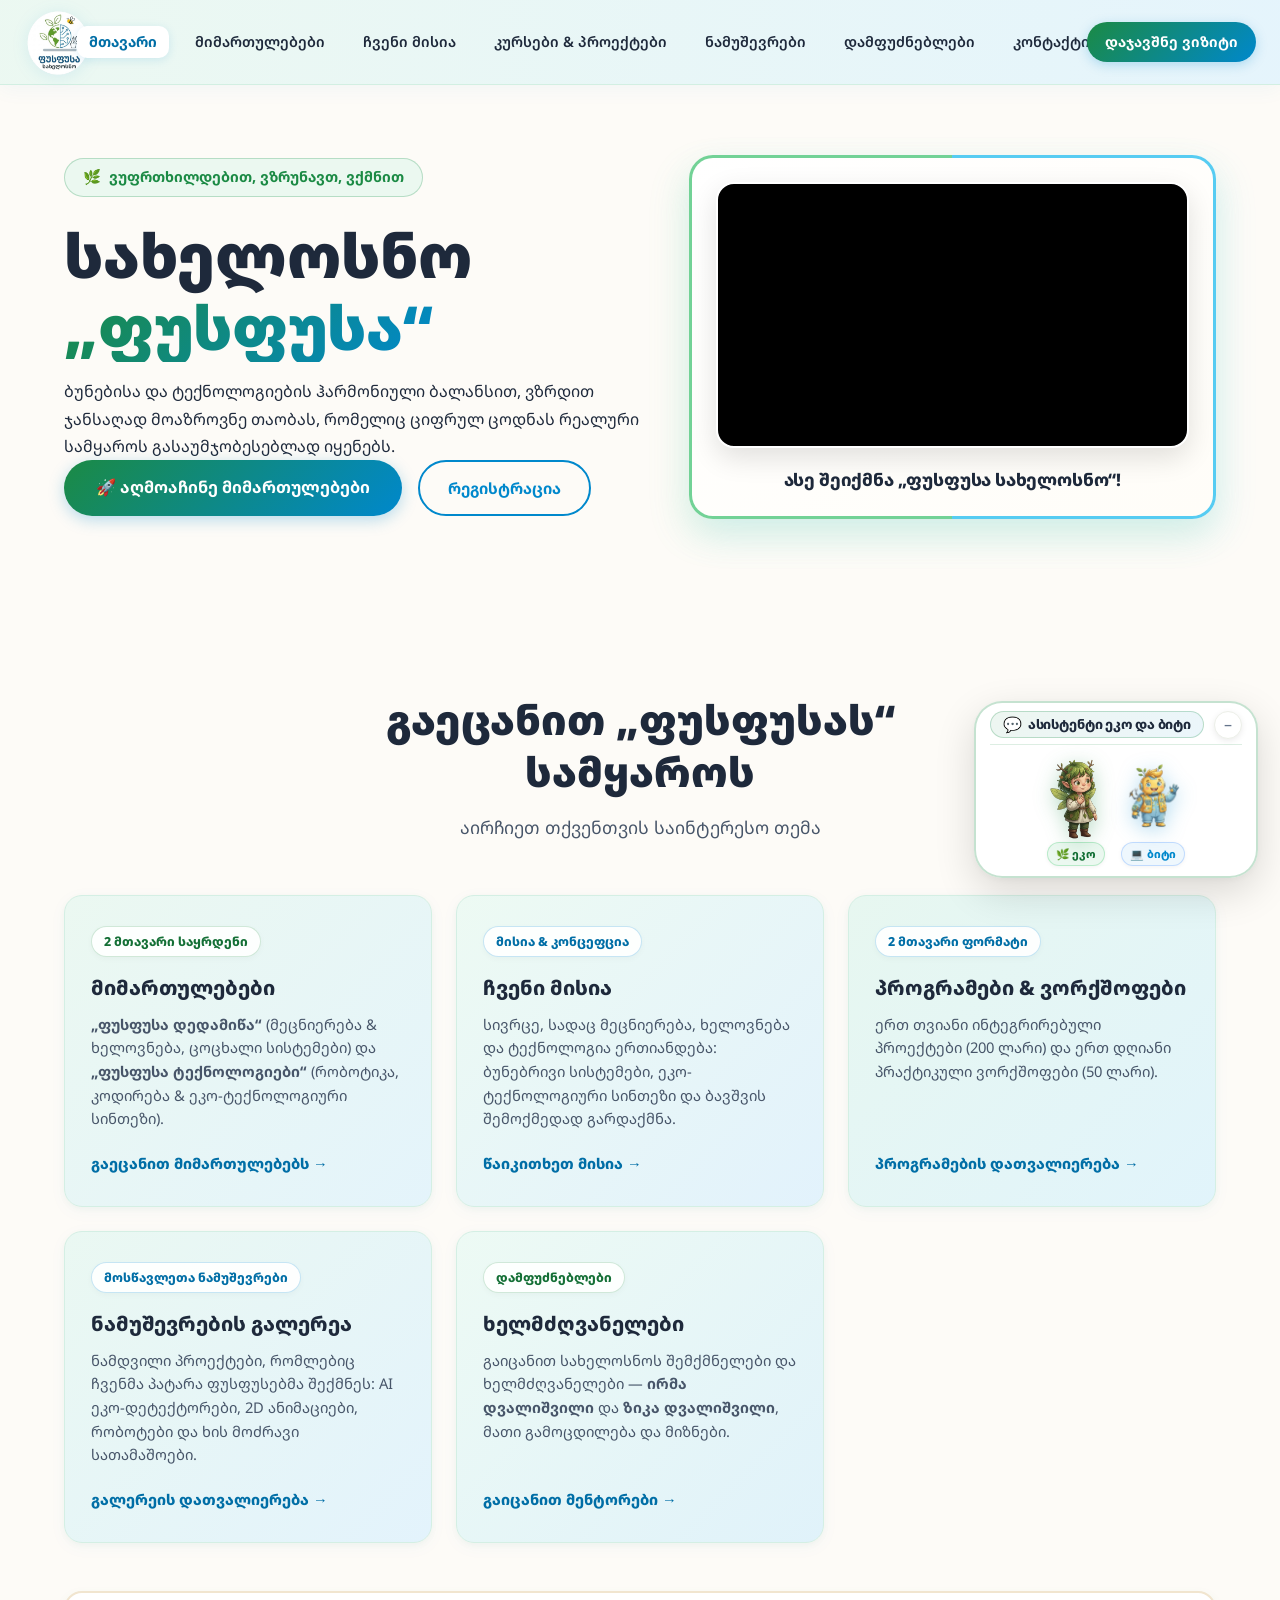
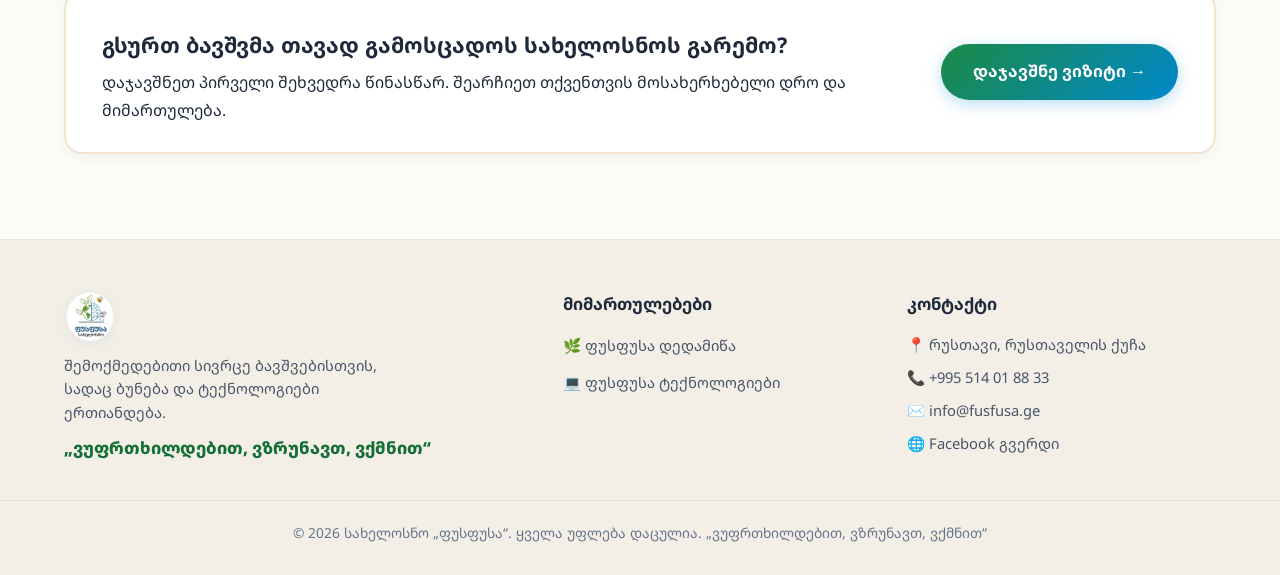
==== commit 2cbf64de: "Add files via upload" ====
--- a/index.html
+++ b/index.html
@@ -75,7 +75,7 @@
           <div class="hero-visual-card">
             <div class="hero-video-wrapper">
               <iframe 
-                src="https://www.youtube.com/embed/9FEl3Vr3Wk4?rel=0" 
+                src="https://www.youtube.com/embed/daY-pqNJ92Y?rel=0" 
                 title="ასე შეიქმნა „ფუსფუსა სახელოსნო“!" 
                 frameborder="0" 
                 allow="accelerometer; autoplay; clipboard-write; encrypted-media; gyroscope; picture-in-picture; web-share" 
@@ -98,7 +98,7 @@
         <div class="section-head">
           <h2 class="section-title">გაეცანით „ფუსფუსას“ სამყაროს</h2>
           <p class="section-desc">
-            აირჩიეთ თქვენთვის საინტერესო თემა და გადადით შესაბამის დამოუკიდებელ გვერდზე:
+            აირჩიეთ თქვენთვის საინტერესო თემა
           </p>
         </div>
 
@@ -131,28 +131,15 @@
           <!-- Card 3: Programs & Workshops -->
           <a href="courses.html" class="portal-card">
             <div>
-              <span class="portal-card-tag tag-tech">3 მთავარი ფორმატი</span>
+              <span class="portal-card-tag tag-tech">2 მთავარი ფორმატი</span>
               <h3>პროგრამები & ვორქშოფები</h3>
               <p>
-                ერთ თვიანი ინტეგრირებული პროექტები, ერთ დღიანი პრაქტიკული ვორქშოფები (მაგ: „მანათობელი საახალწლო ბარათი“) და რობოტიკის წრე.
+                ერთ თვიანი ინტეგრირებული პროექტები (200 ლარი) და ერთ დღიანი პრაქტიკული ვორქშოფები (50 ლარი).
               </p>
             </div>
             <span class="portal-card-link">პროგრამების დათვალიერება →</span>
           </a>
-
-          <!-- Card 4: Projects -->
-          <a href="projects.html" class="portal-card">
-            <div>
-              <span class="portal-card-tag tag-sun">ახალი სილაბუსი</span>
-              <h3>ინტეგრირებული პროექტები</h3>
-              <p>
-                პირველი პროექტი: <strong>„ფუსფუსა ფუტკრები“</strong> — 3 კვირა, 6 შეხვედრა, 3-საათიანი მოდელი (შემეცნება, სახელოსნო, micro:bit & ანიმაცია).
-              </p>
-            </div>
-            <span class="portal-card-link">პროექტების ნახვა →</span>
-          </a>
-
-          <!-- Card 5: Showcase -->
+          <!-- Card 4: Showcase -->
           <a href="showcase.html" class="portal-card">
             <div>
               <span class="portal-card-tag tag-orange">მოსწავლეთა ნამუშევრები</span>
@@ -164,7 +151,7 @@
             <span class="portal-card-link">გალერეის დათვალიერება →</span>
           </a>
 
-          <!-- Card 6: Mentors -->
+          <!-- Card 5: Mentors -->
           <a href="mentors.html" class="portal-card">
             <div>
               <span class="portal-card-tag tag-earth">დამფუძნებლები</span>
@@ -215,9 +202,10 @@
 
       <div class="footer-links-col">
         <h5>კონტაქტი</h5>
-        <p>📍 რუსთავი, რუსთაველის ქუჩა</p>
-        <p>📞 <a href="tel:+995577101301">+995 577 101 301</a></p>
+        <p>📍 <a href="https://maps.app.goo.gl/sRnCucsniBFkQdWZ7" target="_blank" rel="noopener noreferrer">რუსთავი, რუსთაველის ქუჩა</a></p>
+        <p>📞 <a href="tel:+995514018833">+995 514 01 88 33</a></p>
         <p>✉️ <a href="mailto:info@fusfusa.ge">info@fusfusa.ge</a></p>
+        <p>🌐 <a href="https://www.facebook.com/profile.php?id=61589642798492" target="_blank" rel="noopener noreferrer">Facebook გვერდი</a></p>
       </div>
     </div>
 
--- a/styles.css
+++ b/styles.css
@@ -611,11 +611,13 @@
 /* Hero Visual Showcase */
 .hero-visual-card {
   position: relative;
-  background: linear-gradient(145deg, #FFFFFF 0%, #FFFDF8 100%);
-  border: 1px solid var(--border-card);
+  background: 
+    linear-gradient(145deg, #FFFFFF 0%, #FFFDF8 100%) padding-box,
+    linear-gradient(to right, #72D296 0%, #72D296 50%, #56CCF2 50%, #56CCF2 100%) border-box;
+  border: 3.5px solid transparent;
   border-radius: var(--radius-lg);
   padding: 24px;
-  box-shadow: 0 16px 40px rgba(0, 136, 204, 0.1);
+  box-shadow: -6px 16px 36px rgba(114, 210, 150, 0.16), 6px 16px 36px rgba(86, 204, 242, 0.16);
   display: flex;
   flex-direction: column;
   align-items: center;
@@ -1316,15 +1318,35 @@
   transition: transform 0.25s ease, box-shadow 0.25s ease;
 }
 
-.course-card:hover {
-  transform: translateY(-5px);
-  box-shadow: var(--shadow-hover);
+.course-card-image-wrap {
+  width: 100%;
+  aspect-ratio: 16 / 10;
+  border-radius: var(--radius-sm);
+  overflow: hidden;
+  margin-bottom: 18px;
+  box-shadow: 0 6px 16px rgba(0, 0, 0, 0.08);
+  border: 1px solid var(--border-card);
+  background: #F8F9FA;
+}
+
+.course-card-img {
+  width: 100%;
+  height: 100%;
+  object-fit: cover;
+  object-position: center 35%;
+  display: block;
+  transition: transform 0.3s ease;
+}
+
+.course-card:hover .course-card-img {
+  transform: scale(1.04);
 }
 
 .course-meta {
   display: flex;
-  justify-content: space-between;
-  align-items: center;
+  flex-wrap: wrap;
+  align-items: center;
+  gap: 8px;
   margin-bottom: 18px;
 }
 
@@ -1337,10 +1359,35 @@
   border-radius: var(--radius-full);
 }
 
+.badge-price {
+  background: rgba(46, 125, 50, 0.12);
+  color: #1B5E20;
+  font-size: 0.82rem;
+  font-weight: 800;
+  padding: 4px 12px;
+  border-radius: var(--radius-full);
+  display: inline-flex;
+  align-items: center;
+  gap: 4px;
+}
+
+.badge-capacity {
+  background: rgba(2, 136, 209, 0.1);
+  color: #0277BD;
+  font-size: 0.82rem;
+  font-weight: 700;
+  padding: 4px 12px;
+  border-radius: var(--radius-full);
+  display: inline-flex;
+  align-items: center;
+  gap: 4px;
+}
+
 .badge-track {
   font-size: 0.82rem;
   font-weight: 700;
   color: var(--text-muted);
+  margin-left: auto;
 }
 
 .course-title {
@@ -1359,6 +1406,10 @@
 }
 
 .open-details-btn {
+  display: inline-flex;
+  align-items: center;
+  justify-content: center;
+  text-decoration: none;
   background: none;
   border: 1px solid var(--color-blue);
   color: var(--color-blue);
@@ -1378,6 +1429,28 @@
   color: #FFFFFF;
 }
 
+.course-card-footer {
+  display: flex;
+  align-items: center;
+  justify-content: space-between;
+  margin-top: 18px;
+  padding-top: 16px;
+  border-top: 1px dashed var(--border-light);
+  gap: 12px;
+  flex-wrap: wrap;
+}
+
+.course-card-footer .open-details-btn {
+  align-self: auto;
+}
+
+.price-pill {
+  background: rgba(46, 125, 50, 0.12) !important;
+  color: #1B5E20 !important;
+  border-color: rgba(46, 125, 50, 0.3) !important;
+  font-weight: 800 !important;
+}
+
 /* =========================================================================
    INTEGRATED PROJECTS (ინტეგრირებული პროექტები)
    ========================================================================= */
@@ -2020,9 +2093,9 @@
 .mentor-competencies,
 .mentor-tags-wrap {
   display: flex;
-  flex-wrap: wrap;
+  flex-direction: column;
+  align-items: center;
   gap: 8px;
-  justify-content: center;
 }
 
 .comp-pill,
@@ -2356,6 +2429,46 @@
 .social-icon-btn:hover {
   background: var(--color-orange);
   color: #FFFFFF;
+}
+
+.social-links-row {
+  display: flex;
+  gap: 10px;
+  flex-wrap: wrap;
+}
+
+.social-link-btn {
+  display: inline-flex;
+  align-items: center;
+  gap: 8px;
+  padding: 8px 16px;
+  border-radius: 20px;
+  background: #FFFFFF;
+  border: 1px solid var(--border-card);
+  color: var(--text-dark);
+  font-size: 0.88rem;
+  font-weight: 700;
+  text-decoration: none;
+  transition: all 0.25s ease;
+  box-shadow: 0 2px 6px rgba(0, 0, 0, 0.04);
+}
+
+.social-link-btn:hover {
+  transform: translateY(-2px);
+  box-shadow: 0 4px 12px rgba(0, 0, 0, 0.1);
+  text-decoration: none;
+}
+
+.social-link-btn.fb-btn:hover {
+  background: #1877F2;
+  color: #FFFFFF;
+  border-color: #1877F2;
+}
+
+.social-link-btn.yt-btn:hover {
+  background: #FF0000;
+  color: #FFFFFF;
+  border-color: #FF0000;
 }
 
 /* Footer */
